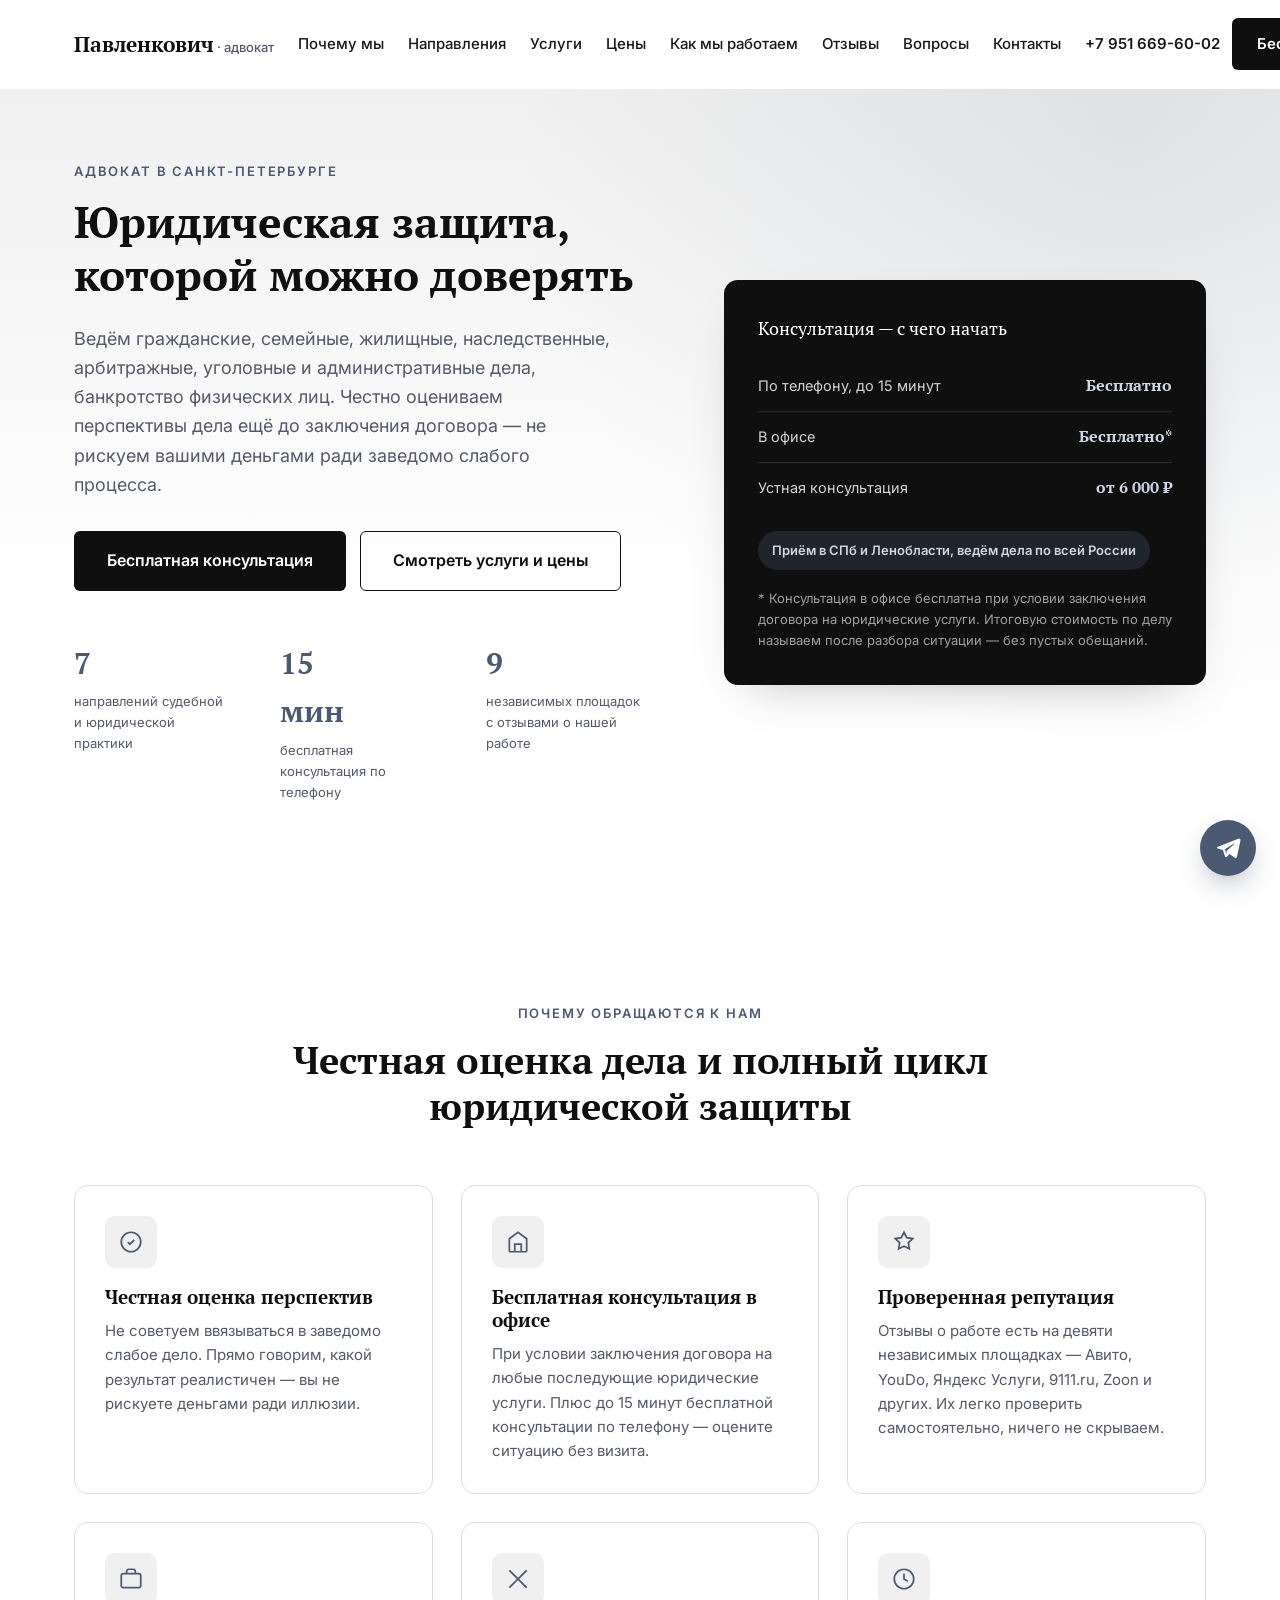
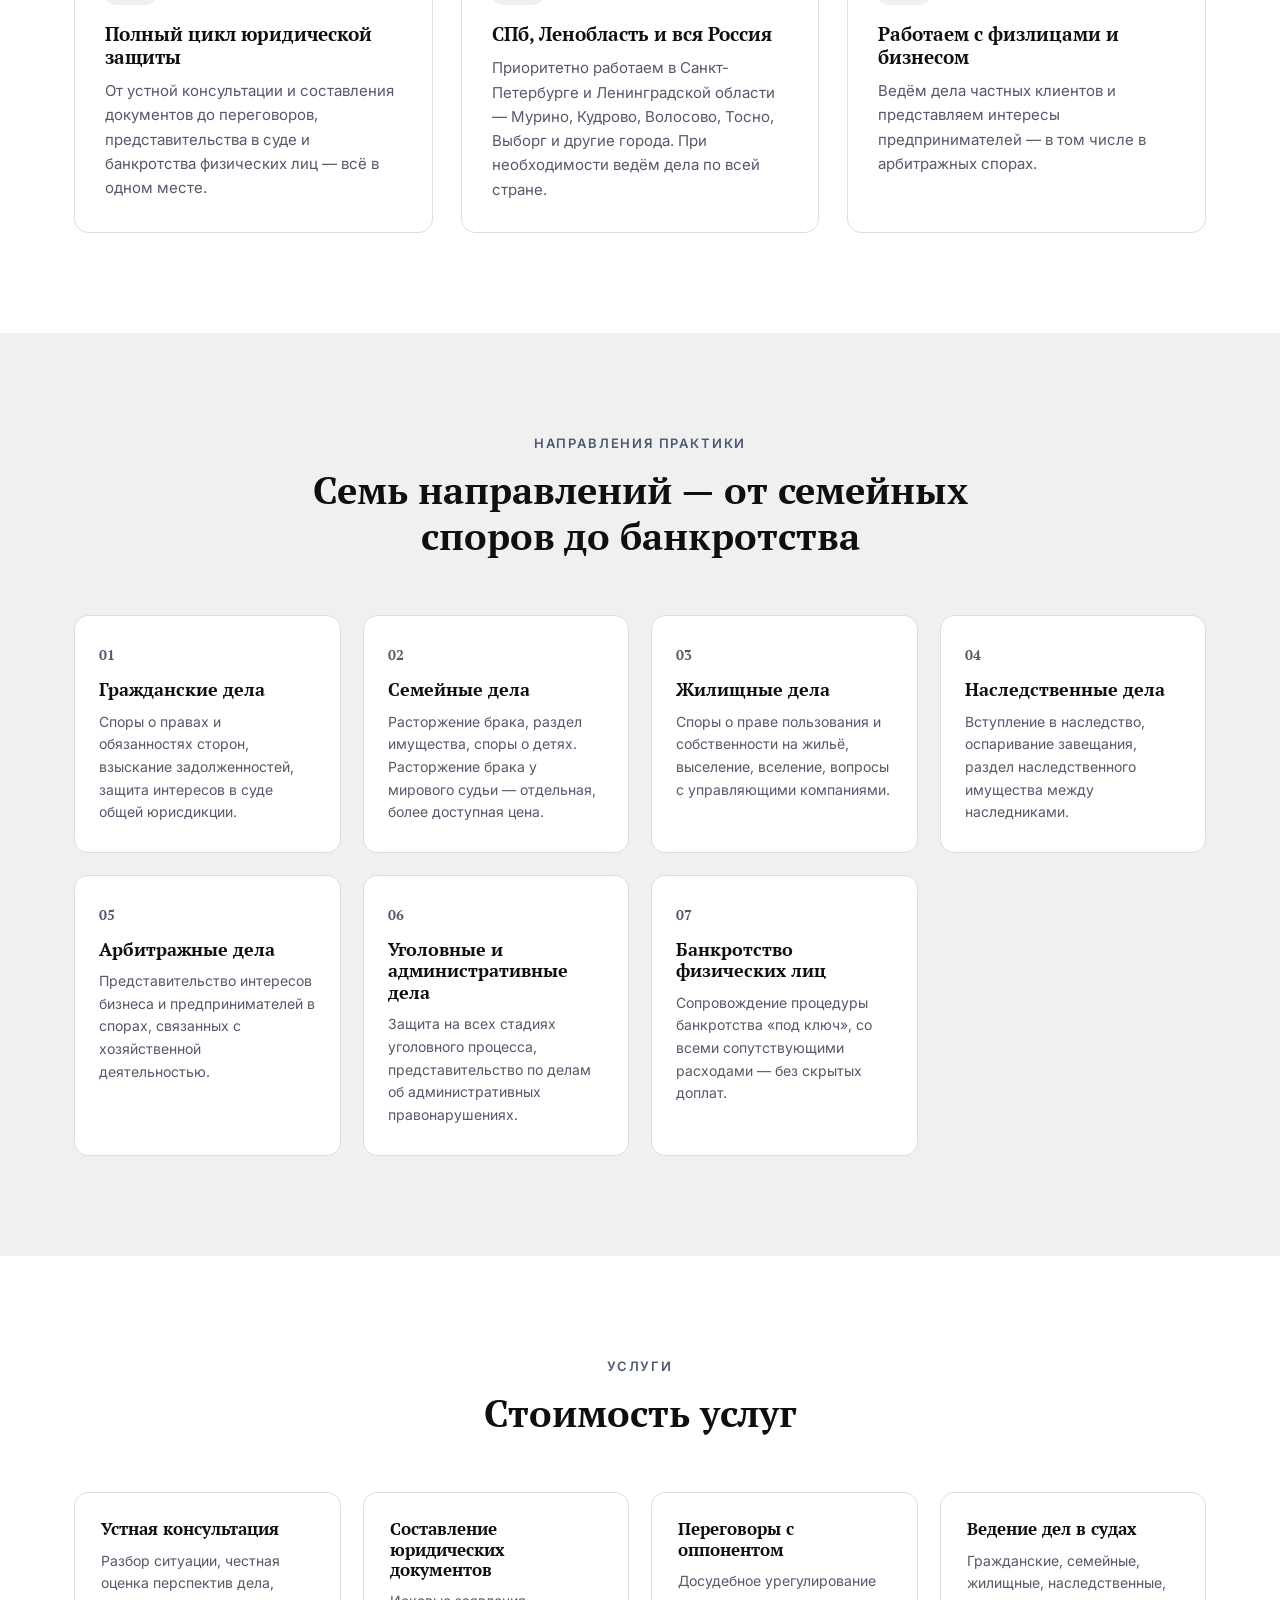
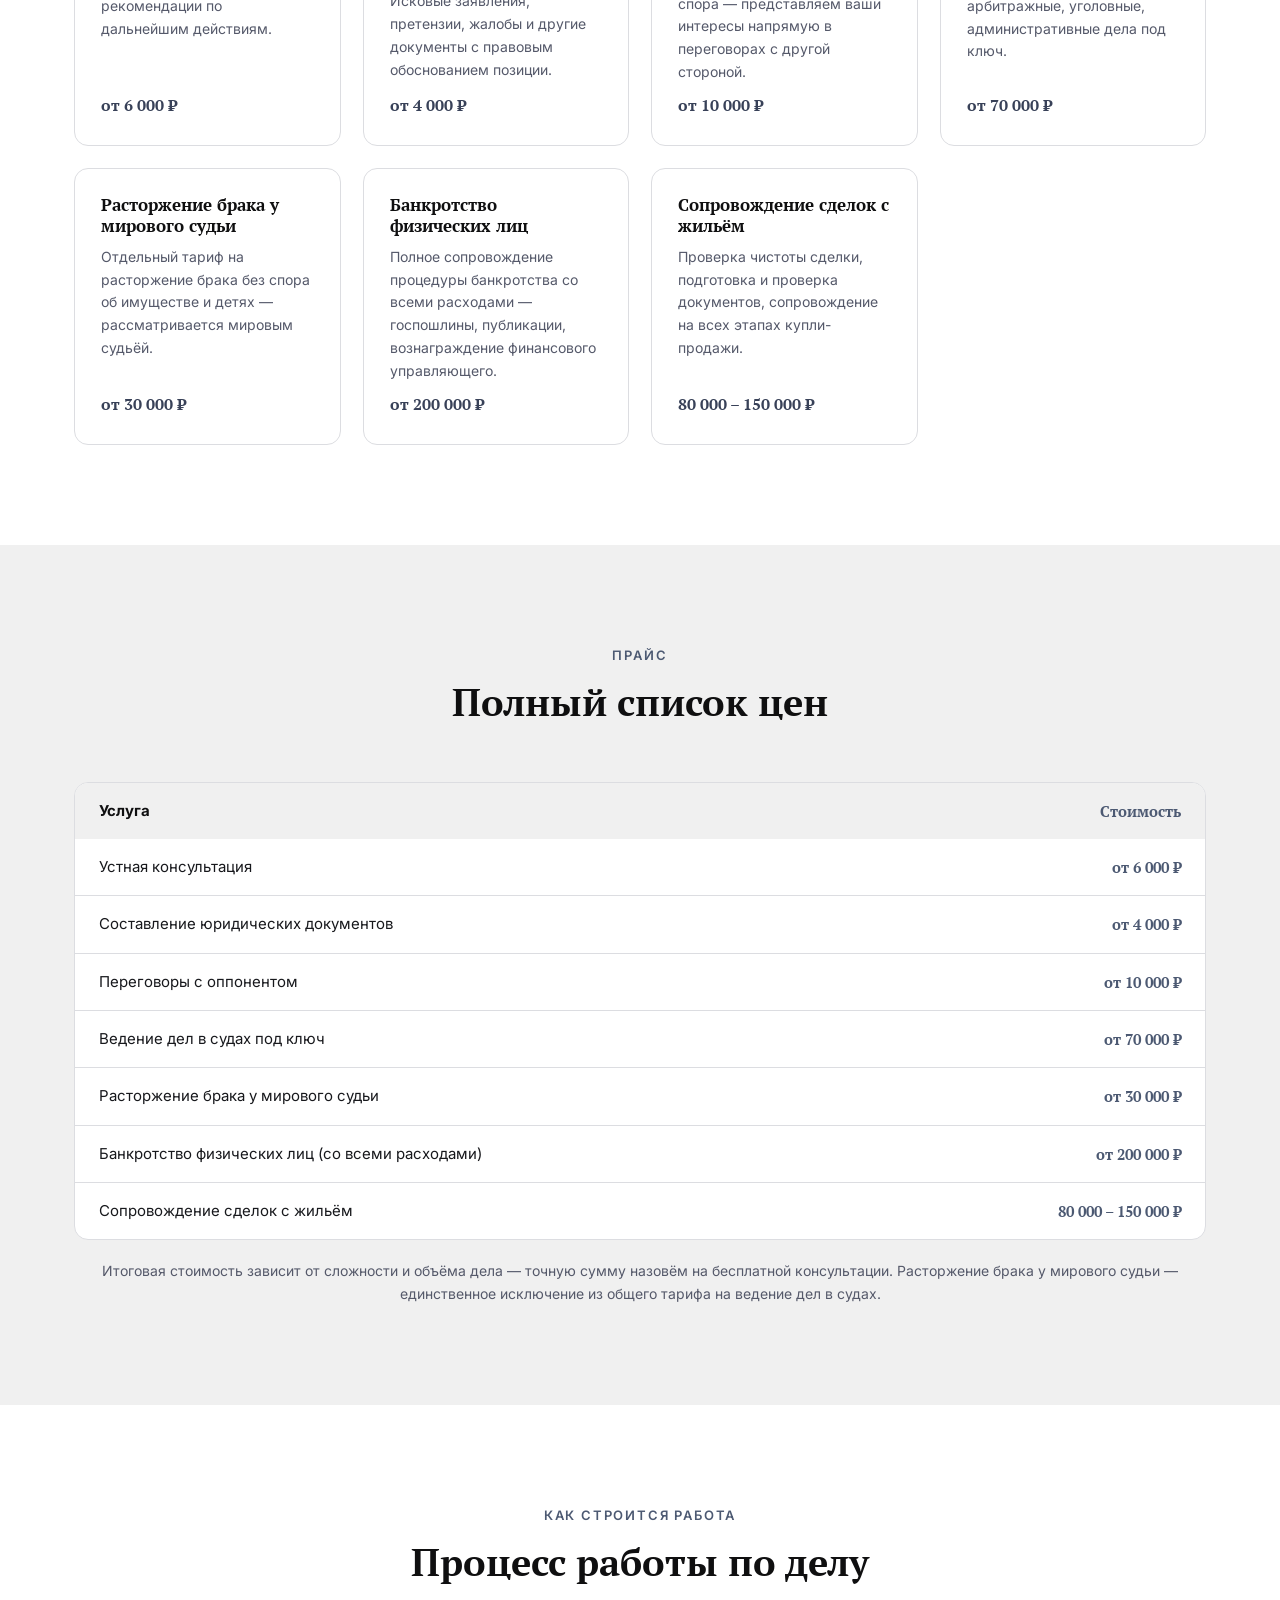
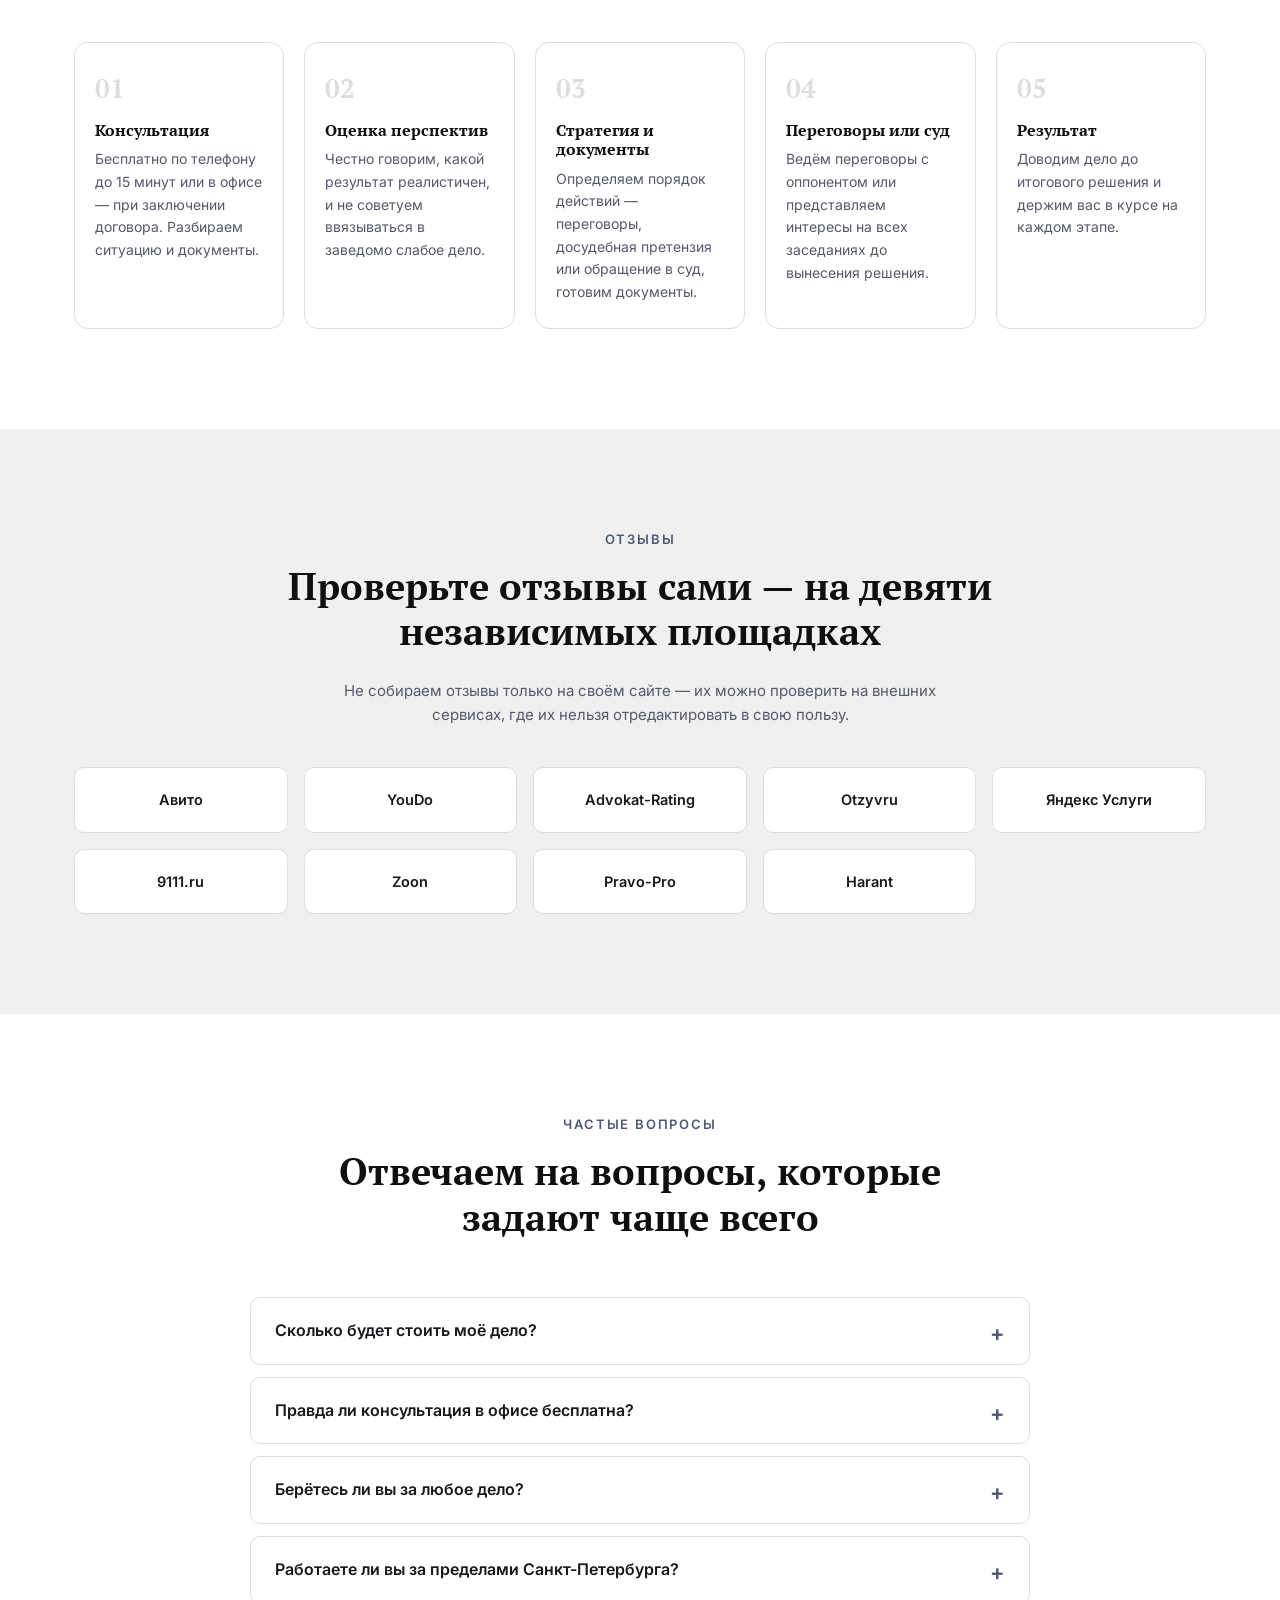
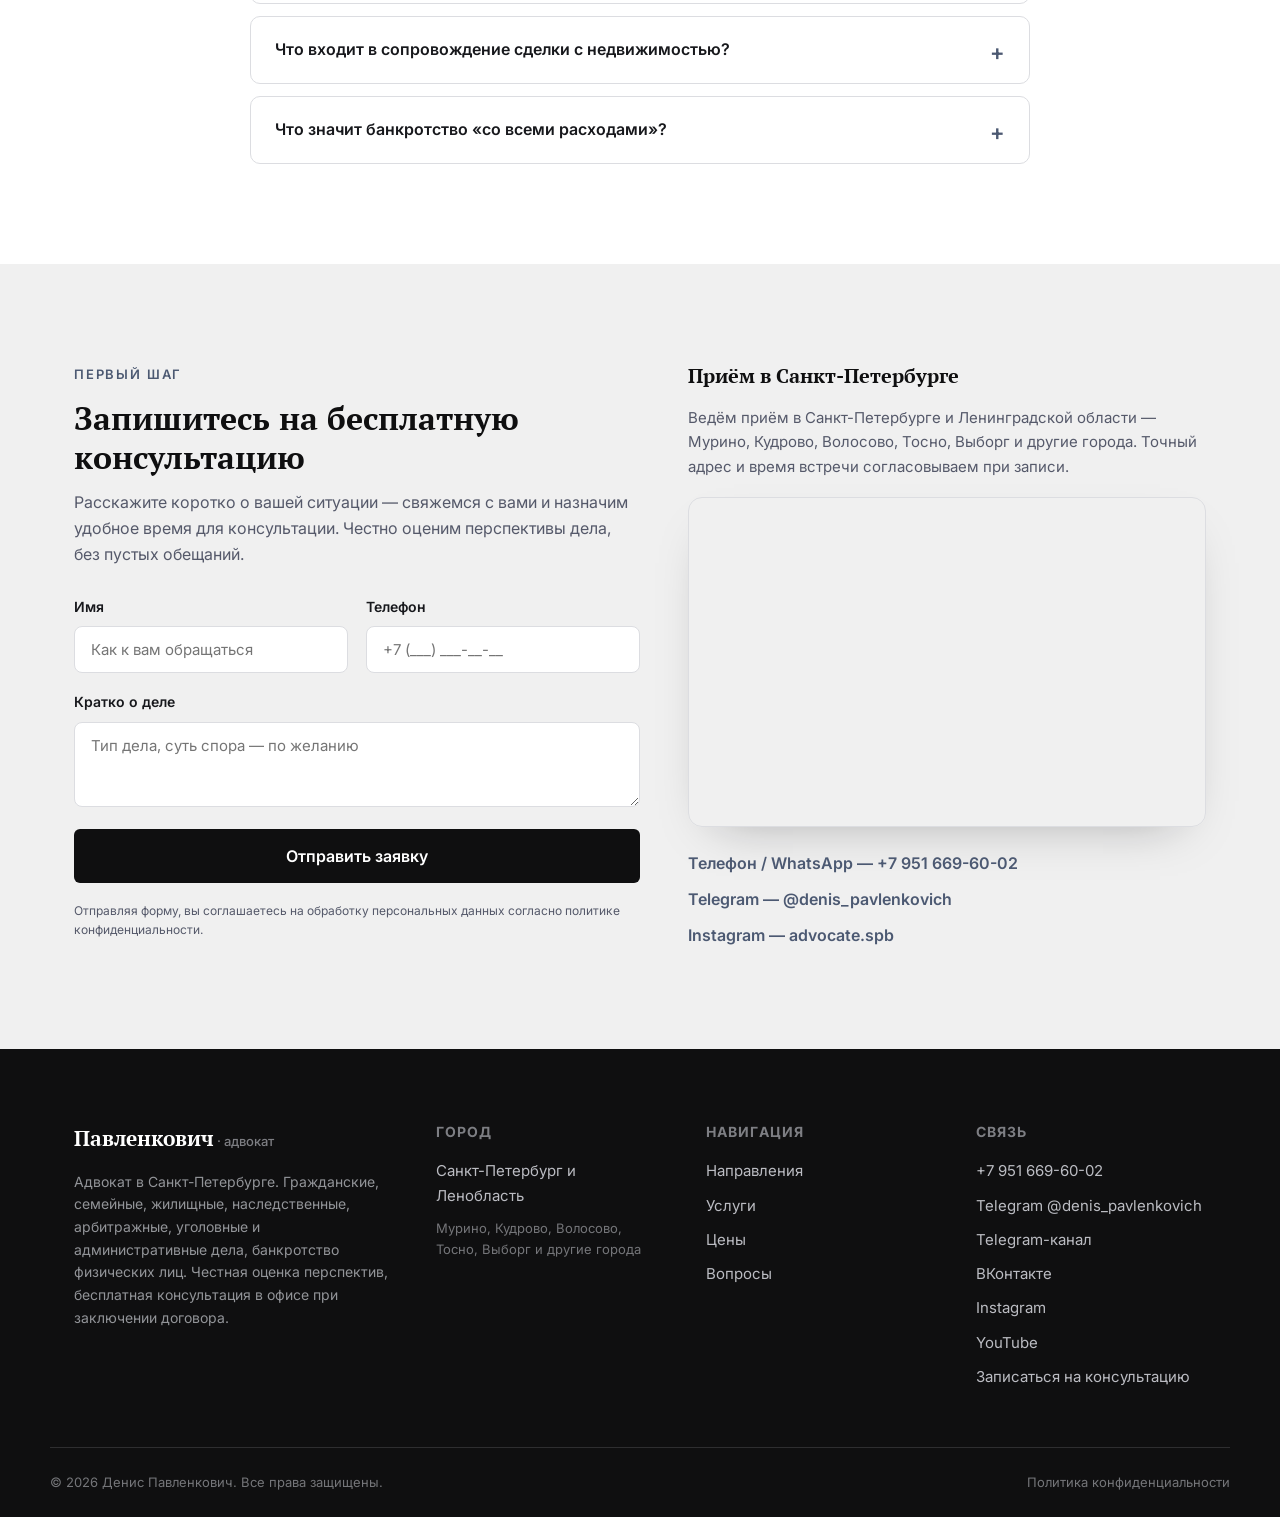
==== index.html @ 2e37f1d5 "init: landing for Денис Павленкович - адвокат" ====
<!DOCTYPE html>
<html lang="ru">
<head>
<meta charset="UTF-8">
<meta name="viewport" content="width=device-width, initial-scale=1.0">
<title>Денис Павленкович — адвокат в Санкт-Петербурге | Юридическая защита</title>
<meta name="description" content="Адвокат Денис Павленкович: консультации, документы, переговоры, суды и банкротство физлиц. Санкт-Петербург и Ленинградская область. Бесплатная консультация в офисе при заключении договора.">
<link rel="preconnect" href="https://fonts.googleapis.com">
<link rel="preconnect" href="https://fonts.gstatic.com" crossorigin>
<link href="https://fonts.googleapis.com/css2?family=PT+Serif:wght@400;700&family=Inter:wght@400;500;600;700&display=swap" rel="stylesheet">
<link rel="stylesheet" href="styles.css">
</head>
<body>

<header class="header" id="header">
  <div class="header__inner container">
    <a href="#top" class="logo">Павленкович<span class="logo__suffix"> · адвокат</span></a>
    <nav class="nav" id="nav">
      <a href="#advantages">Почему мы</a>
      <a href="#areas">Направления</a>
      <a href="#services">Услуги</a>
      <a href="#prices">Цены</a>
      <a href="#process">Как мы работаем</a>
      <a href="#reviews">Отзывы</a>
      <a href="#faq">Вопросы</a>
      <a href="#contacts">Контакты</a>
    </nav>
    <div class="header__actions">
      <a href="tel:+79516696002" class="header__phone">+7 951 669-60-02</a>
      <a href="#form" class="btn btn--primary">Бесплатная консультация</a>
      <button class="burger" id="burger" aria-label="Меню"><span></span><span></span><span></span></button>
    </div>
  </div>
</header>

<main id="top">

  <!-- 1. HERO -->
  <section class="hero">
    <div class="container hero__inner">
      <div class="hero__text reveal">
        <p class="eyebrow">Адвокат в Санкт-Петербурге</p>
        <h1>Юридическая защита, которой можно доверять</h1>
        <p class="hero__lead">Ведём гражданские, семейные, жилищные, наследственные, арбитражные, уголовные и административные дела, банкротство физических лиц. Честно оцениваем перспективы дела ещё до заключения договора — не рискуем вашими деньгами ради заведомо слабого процесса.</p>
        <div class="hero__cta">
          <a href="#form" class="btn btn--primary btn--lg">Бесплатная консультация</a>
          <a href="#services" class="btn btn--outline btn--lg">Смотреть услуги и цены</a>
        </div>
        <div class="hero__stats">
          <div class="stat"><span class="stat__num" data-target="7">0</span><span class="stat__suffix"></span><span class="stat__label">направлений судебной и юридической практики</span></div>
          <div class="stat"><span class="stat__num" data-target="15">0</span><span class="stat__suffix"> мин</span><span class="stat__label">бесплатная консультация по телефону</span></div>
          <div class="stat"><span class="stat__num" data-target="9">0</span><span class="stat__suffix"></span><span class="stat__label">независимых площадок с отзывами о нашей работе</span></div>
        </div>
      </div>
      <div class="hero__card reveal">
        <p class="hero__card-title">Консультация — с чего начать</p>
        <div class="hero__card-row">
          <span class="hero__card-label">По телефону, до 15 минут</span>
          <span class="hero__card-value">Бесплатно</span>
        </div>
        <div class="hero__card-row">
          <span class="hero__card-label">В офисе</span>
          <span class="hero__card-value">Бесплатно*</span>
        </div>
        <div class="hero__card-row">
          <span class="hero__card-label">Устная консультация</span>
          <span class="hero__card-value">от 6 000 ₽</span>
        </div>
        <span class="hero__card-badge">Приём в СПб и Ленобласти, ведём дела по всей России</span>
        <p class="hero__card-note">* Консультация в офисе бесплатна при условии заключения договора на юридические услуги. Итоговую стоимость по делу называем после разбора ситуации — без пустых обещаний.</p>
      </div>
    </div>
  </section>

  <!-- 2. ПРЕИМУЩЕСТВА -->
  <section class="section" id="advantages">
    <div class="container">
      <p class="eyebrow eyebrow--center">Почему обращаются к нам</p>
      <h2 class="section__title section__title--center">Честная оценка дела и полный цикл юридической защиты</h2>
      <div class="adv-grid">
        <div class="adv reveal">
          <div class="adv__icon">
            <svg width="26" height="26" viewBox="0 0 24 24" fill="none" stroke="currentColor" stroke-width="1.6"><circle cx="12" cy="12" r="9"/><path d="M9 12l2 2 4-4"/></svg>
          </div>
          <h3>Честная оценка перспектив</h3>
          <p>Не советуем ввязываться в заведомо слабое дело. Прямо говорим, какой результат реалистичен — вы не рискуете деньгами ради иллюзии.</p>
        </div>
        <div class="adv reveal">
          <div class="adv__icon">
            <svg width="26" height="26" viewBox="0 0 24 24" fill="none" stroke="currentColor" stroke-width="1.6"><path d="M4 21V9l8-6 8 6v12M4 21h16M9 21v-7h6v7"/></svg>
          </div>
          <h3>Бесплатная консультация в офисе</h3>
          <p>При условии заключения договора на любые последующие юридические услуги. Плюс до 15 минут бесплатной консультации по телефону — оцените ситуацию без визита.</p>
        </div>
        <div class="adv reveal">
          <div class="adv__icon">
            <svg width="26" height="26" viewBox="0 0 24 24" fill="none" stroke="currentColor" stroke-width="1.6"><path d="M12 3l2.5 5 5.5.8-4 3.9.9 5.5L12 15.8 7.1 18.2l.9-5.5-4-3.9L9.5 8z"/></svg>
          </div>
          <h3>Проверенная репутация</h3>
          <p>Отзывы о работе есть на девяти независимых площадках — Авито, YouDo, Яндекс Услуги, 9111.ru, Zoon и других. Их легко проверить самостоятельно, ничего не скрываем.</p>
        </div>
        <div class="adv reveal">
          <div class="adv__icon">
            <svg width="26" height="26" viewBox="0 0 24 24" fill="none" stroke="currentColor" stroke-width="1.6"><rect x="3" y="7" width="18" height="13" rx="2"/><path d="M8 7V5a2 2 0 012-2h4a2 2 0 012 2v2"/></svg>
          </div>
          <h3>Полный цикл юридической защиты</h3>
          <p>От устной консультации и составления документов до переговоров, представительства в суде и банкротства физических лиц — всё в одном месте.</p>
        </div>
        <div class="adv reveal">
          <div class="adv__icon">
            <svg width="26" height="26" viewBox="0 0 24 24" fill="none" stroke="currentColor" stroke-width="1.6"><path d="M4 4l16 16M4 20L20 4"/></svg>
          </div>
          <h3>СПб, Ленобласть и вся Россия</h3>
          <p>Приоритетно работаем в Санкт-Петербурге и Ленинградской области — Мурино, Кудрово, Волосово, Тосно, Выборг и другие города. При необходимости ведём дела по всей стране.</p>
        </div>
        <div class="adv reveal">
          <div class="adv__icon">
            <svg width="26" height="26" viewBox="0 0 24 24" fill="none" stroke="currentColor" stroke-width="1.6"><circle cx="12" cy="12" r="9"/><path d="M12 7v5l3.5 2"/></svg>
          </div>
          <h3>Работаем с физлицами и бизнесом</h3>
          <p>Ведём дела частных клиентов и представляем интересы предпринимателей — в том числе в арбитражных спорах.</p>
        </div>
      </div>
    </div>
  </section>

  <!-- 3. НАПРАВЛЕНИЯ ПРАКТИКИ -->
  <section class="section section--alt" id="areas">
    <div class="container">
      <p class="eyebrow eyebrow--center">Направления практики</p>
      <h2 class="section__title section__title--center">Семь направлений — от семейных споров до банкротства</h2>
      <div class="area-grid">
        <div class="area reveal">
          <p class="area__num">01</p>
          <h3>Гражданские дела</h3>
          <p>Споры о правах и обязанностях сторон, взыскание задолженностей, защита интересов в суде общей юрисдикции.</p>
        </div>
        <div class="area reveal">
          <p class="area__num">02</p>
          <h3>Семейные дела</h3>
          <p>Расторжение брака, раздел имущества, споры о детях. Расторжение брака у мирового судьи — отдельная, более доступная цена.</p>
        </div>
        <div class="area reveal">
          <p class="area__num">03</p>
          <h3>Жилищные дела</h3>
          <p>Споры о праве пользования и собственности на жильё, выселение, вселение, вопросы с управляющими компаниями.</p>
        </div>
        <div class="area reveal">
          <p class="area__num">04</p>
          <h3>Наследственные дела</h3>
          <p>Вступление в наследство, оспаривание завещания, раздел наследственного имущества между наследниками.</p>
        </div>
        <div class="area reveal">
          <p class="area__num">05</p>
          <h3>Арбитражные дела</h3>
          <p>Представительство интересов бизнеса и предпринимателей в спорах, связанных с хозяйственной деятельностью.</p>
        </div>
        <div class="area reveal">
          <p class="area__num">06</p>
          <h3>Уголовные и административные дела</h3>
          <p>Защита на всех стадиях уголовного процесса, представительство по делам об административных правонарушениях.</p>
        </div>
        <div class="area reveal">
          <p class="area__num">07</p>
          <h3>Банкротство физических лиц</h3>
          <p>Сопровождение процедуры банкротства «под ключ», со всеми сопутствующими расходами — без скрытых доплат.</p>
        </div>
      </div>
    </div>
  </section>

  <!-- 4. УСЛУГИ -->
  <section class="section" id="services">
    <div class="container">
      <p class="eyebrow eyebrow--center">Услуги</p>
      <h2 class="section__title section__title--center">Стоимость услуг</h2>
      <div class="srv-grid">
        <div class="srv reveal">
          <h3>Устная консультация</h3>
          <p>Разбор ситуации, честная оценка перспектив дела, рекомендации по дальнейшим действиям.</p>
          <span class="srv__price">от 6 000 ₽</span>
        </div>
        <div class="srv reveal">
          <h3>Составление юридических документов</h3>
          <p>Исковые заявления, претензии, жалобы и другие документы с правовым обоснованием позиции.</p>
          <span class="srv__price">от 4 000 ₽</span>
        </div>
        <div class="srv reveal">
          <h3>Переговоры с оппонентом</h3>
          <p>Досудебное урегулирование спора — представляем ваши интересы напрямую в переговорах с другой стороной.</p>
          <span class="srv__price">от 10 000 ₽</span>
        </div>
        <div class="srv reveal">
          <h3>Ведение дел в судах</h3>
          <p>Гражданские, семейные, жилищные, наследственные, арбитражные, уголовные, административные дела под ключ.</p>
          <span class="srv__price">от 70 000 ₽</span>
        </div>
        <div class="srv reveal">
          <h3>Расторжение брака у мирового судьи</h3>
          <p>Отдельный тариф на расторжение брака без спора об имуществе и детях — рассматривается мировым судьёй.</p>
          <span class="srv__price">от 30 000 ₽</span>
        </div>
        <div class="srv reveal">
          <h3>Банкротство физических лиц</h3>
          <p>Полное сопровождение процедуры банкротства со всеми расходами — госпошлины, публикации, вознаграждение финансового управляющего.</p>
          <span class="srv__price">от 200 000 ₽</span>
        </div>
        <div class="srv reveal">
          <h3>Сопровождение сделок с жильём</h3>
          <p>Проверка чистоты сделки, подготовка и проверка документов, сопровождение на всех этапах купли-продажи.</p>
          <span class="srv__price">80 000 – 150 000 ₽</span>
        </div>
      </div>
    </div>
  </section>

  <!-- 5. ПРАЙС-ТАБЛИЦА -->
  <section class="section section--alt" id="prices">
    <div class="container">
      <p class="eyebrow eyebrow--center">Прайс</p>
      <h2 class="section__title section__title--center">Полный список цен</h2>
      <div class="price-table">
        <table>
          <thead>
            <tr><th>Услуга</th><th>Стоимость</th></tr>
          </thead>
          <tbody>
            <tr><td>Устная консультация</td><td>от 6 000 ₽</td></tr>
            <tr><td>Составление юридических документов</td><td>от 4 000 ₽</td></tr>
            <tr><td>Переговоры с оппонентом</td><td>от 10 000 ₽</td></tr>
            <tr><td>Ведение дел в судах под ключ</td><td>от 70 000 ₽</td></tr>
            <tr><td>Расторжение брака у мирового судьи</td><td>от 30 000 ₽</td></tr>
            <tr><td>Банкротство физических лиц (со всеми расходами)</td><td>от 200 000 ₽</td></tr>
            <tr><td>Сопровождение сделок с жильём</td><td>80 000 – 150 000 ₽</td></tr>
          </tbody>
        </table>
      </div>
      <p class="price-note">Итоговая стоимость зависит от сложности и объёма дела — точную сумму назовём на бесплатной консультации. Расторжение брака у мирового судьи — единственное исключение из общего тарифа на ведение дел в судах.</p>
    </div>
  </section>

  <!-- 6. ПРОЦЕСС -->
  <section class="section" id="process">
    <div class="container">
      <p class="eyebrow eyebrow--center">Как строится работа</p>
      <h2 class="section__title section__title--center">Процесс работы по делу</h2>
      <div class="steps">
        <div class="step reveal">
          <span class="step__num">01</span>
          <h3>Консультация</h3>
          <p>Бесплатно по телефону до 15 минут или в офисе — при заключении договора. Разбираем ситуацию и документы.</p>
        </div>
        <div class="step reveal">
          <span class="step__num">02</span>
          <h3>Оценка перспектив</h3>
          <p>Честно говорим, какой результат реалистичен, и не советуем ввязываться в заведомо слабое дело.</p>
        </div>
        <div class="step reveal">
          <span class="step__num">03</span>
          <h3>Стратегия и документы</h3>
          <p>Определяем порядок действий — переговоры, досудебная претензия или обращение в суд, готовим документы.</p>
        </div>
        <div class="step reveal">
          <span class="step__num">04</span>
          <h3>Переговоры или суд</h3>
          <p>Ведём переговоры с оппонентом или представляем интересы на всех заседаниях до вынесения решения.</p>
        </div>
        <div class="step reveal">
          <span class="step__num">05</span>
          <h3>Результат</h3>
          <p>Доводим дело до итогового решения и держим вас в курсе на каждом этапе.</p>
        </div>
      </div>
    </div>
  </section>

  <!-- 7. ОТЗЫВЫ -->
  <section class="section section--alt" id="reviews">
    <div class="container">
      <p class="eyebrow eyebrow--center">Отзывы</p>
      <h2 class="section__title section__title--center">Проверьте отзывы сами — на девяти независимых площадках</h2>
      <p class="reviews-lead">Не собираем отзывы только на своём сайте — их можно проверить на внешних сервисах, где их нельзя отредактировать в свою пользу.</p>
      <div class="platform-grid">
        <a href="https://www.avito.ru/profile/rating?page_from=profile_menu" target="_blank" rel="noopener" class="platform reveal">Авито</a>
        <a href="https://youdo.com/u2461929" target="_blank" rel="noopener" class="platform reveal">YouDo</a>
        <a href="https://advokat-rating.com/otzyvy-ob-advokatakh/2295/" target="_blank" rel="noopener" class="platform reveal">Advokat-Rating</a>
        <a href="https://www.otzyvru.com/advokat-denis-pavlenkovich" target="_blank" rel="noopener" class="platform reveal">Otzyvru</a>
        <a href="https://uslugi.yandex.ru/profile/DenisValerevichP-691993" target="_blank" rel="noopener" class="platform reveal">Яндекс Услуги</a>
        <a href="https://www.9111.ru/advokat-4046149/reviews/" target="_blank" rel="noopener" class="platform reveal">9111.ru</a>
        <a href="https://zoon.ru/spb/law/advokatskij_kabinet_pavlenkovicha_dv/" target="_blank" rel="noopener" class="platform reveal">Zoon</a>
        <a href="https://pravo-pro.ru/catalog/247823/" target="_blank" rel="noopener" class="platform reveal">Pravo-Pro</a>
        <a href="https://harant.ru/lawyers/sankt-peterburg/pavlenkovich-denis-valerevich/#comment-4525" target="_blank" rel="noopener" class="platform reveal">Harant</a>
      </div>
    </div>
  </section>

  <!-- 8. FAQ -->
  <section class="section" id="faq">
    <div class="container">
      <p class="eyebrow eyebrow--center">Частые вопросы</p>
      <h2 class="section__title section__title--center">Отвечаем на вопросы, которые задают чаще всего</h2>
      <div class="faq">
        <details class="faq__item reveal">
          <summary>Сколько будет стоить моё дело?</summary>
          <p>Точная стоимость зависит от сложности, объёма документов и количества заседаний. Ориентировочные цены — в разделе «Цены» на этой странице. Финальную сумму назовём после бесплатной консультации.</p>
        </details>
        <details class="faq__item reveal">
          <summary>Правда ли консультация в офисе бесплатна?</summary>
          <p>Да, при условии заключения договора на любые последующие юридические услуги. Также до 15 минут бесплатной консультации доступны по телефону — без визита и без обязательств.</p>
        </details>
        <details class="faq__item reveal">
          <summary>Берётесь ли вы за любое дело?</summary>
          <p>Нет. Если перспективы дела слабые, скажем об этом честно на консультации — не советуем тратить деньги на заведомо проигрышный процесс. Стопроцентных гарантий по закону не даёт ни один адвокат.</p>
        </details>
        <details class="faq__item reveal">
          <summary>Работаете ли вы за пределами Санкт-Петербурга?</summary>
          <p>Да. Приоритетно работаем в Санкт-Петербурге и Ленинградской области — Мурино, Кудрово, Волосово, Тосно, Выборг и другие города. При необходимости ведём дела по всей России.</p>
        </details>
        <details class="faq__item reveal">
          <summary>Что входит в сопровождение сделки с недвижимостью?</summary>
          <p>Проверка чистоты сделки, подготовка и проверка договора, сопровождение на всех этапах — от аванса до регистрации права собственности. Стоимость — 80 000–150 000 ₽ в зависимости от сложности сделки.</p>
        </details>
        <details class="faq__item reveal">
          <summary>Что значит банкротство «со всеми расходами»?</summary>
          <p>В стоимость от 200 000 ₽ включены все обязательные платежи по процедуре — госпошлина, публикации в реестре и газете, вознаграждение финансового управляющего. Дополнительных скрытых доплат не будет.</p>
        </details>
      </div>
    </div>
  </section>

  <!-- 9. ФОРМА + КАРТА -->
  <section class="section section--alt" id="form">
    <div class="container form-section">
      <div class="form-col reveal">
        <p class="eyebrow">Первый шаг</p>
        <h2>Запишитесь на бесплатную консультацию</h2>
        <p class="form-lead">Расскажите коротко о вашей ситуации — свяжемся с вами и назначим удобное время для консультации. Честно оценим перспективы дела, без пустых обещаний.</p>
        <form id="leadForm" class="form">
          <input type="text" name="_gotcha" style="display:none" tabindex="-1" autocomplete="off">
          <div class="form__row">
            <label>Имя
              <input type="text" name="name" required placeholder="Как к вам обращаться">
            </label>
            <label>Телефон
              <input type="tel" name="phone" required placeholder="+7 (___) ___-__-__">
            </label>
          </div>
          <label>Кратко о деле
            <textarea name="comment" rows="3" placeholder="Тип дела, суть спора — по желанию"></textarea>
          </label>
          <button type="submit" class="btn btn--primary btn--lg form__submit">Отправить заявку</button>
          <p class="form__privacy">Отправляя форму, вы соглашаетесь на обработку персональных данных согласно <a href="privacy.html">политике конфиденциальности</a>.</p>
        </form>
      </div>
      <div class="map-col reveal">
        <h3>Приём в Санкт-Петербурге</h3>
        <p>Ведём приём в Санкт-Петербурге и Ленинградской области — Мурино, Кудрово, Волосово, Тосно, Выборг и другие города. Точный адрес и время встречи согласовываем при записи.</p>
        <div class="map-frame">
          <iframe title="Санкт-Петербург" src="https://yandex.ru/map-widget/v1/?ll=30.3141%2C59.9386&z=11&pt=30.3141,59.9386,pm2rdm" loading="lazy" allowfullscreen></iframe>
        </div>
        <div class="map-links">
          <a href="tel:+79516696002">Телефон / WhatsApp — +7 951 669-60-02</a>
          <a href="https://t.me/denis_pavlenkovich" target="_blank" rel="noopener">Telegram — @denis_pavlenkovich</a>
          <a href="https://www.instagram.com/advocate.spb/" target="_blank" rel="noopener">Instagram — advocate.spb</a>
        </div>
      </div>
    </div>
  </section>

</main>

<!-- 10. КОНТАКТЫ + FOOTER -->
<footer class="footer" id="contacts">
  <div class="container footer__inner">
    <div class="footer__brand">
      <a href="#top" class="logo logo--footer">Павленкович<span class="logo__suffix"> · адвокат</span></a>
      <p>Адвокат в Санкт-Петербурге. Гражданские, семейные, жилищные, наследственные, арбитражные, уголовные и административные дела, банкротство физических лиц. Честная оценка перспектив, бесплатная консультация в офисе при заключении договора.</p>
    </div>
    <div class="footer__col">
      <h4>Город</h4>
      <p>Санкт-Петербург и Ленобласть</p>
      <p class="footer__muted">Мурино, Кудрово, Волосово, Тосно, Выборг и другие города</p>
    </div>
    <div class="footer__col">
      <h4>Навигация</h4>
      <a href="#areas">Направления</a>
      <a href="#services">Услуги</a>
      <a href="#prices">Цены</a>
      <a href="#faq">Вопросы</a>
    </div>
    <div class="footer__col">
      <h4>Связь</h4>
      <a href="tel:+79516696002">+7 951 669-60-02</a>
      <a href="https://t.me/denis_pavlenkovich" target="_blank" rel="noopener">Telegram @denis_pavlenkovich</a>
      <a href="https://t.me/pavlenkovich_partners" target="_blank" rel="noopener">Telegram-канал</a>
      <a href="https://vk.com/pavlenkovich.partners" target="_blank" rel="noopener">ВКонтакте</a>
      <a href="https://www.instagram.com/advocate.spb/" target="_blank" rel="noopener">Instagram</a>
      <a href="https://youtube.com/@pavlenkovich.partners" target="_blank" rel="noopener">YouTube</a>
      <a href="#form">Записаться на консультацию</a>
    </div>
  </div>
  <div class="container footer__bottom">
    <p>© <span id="year"></span> Денис Павленкович. Все права защищены.</p>
    <a href="privacy.html">Политика конфиденциальности</a>
  </div>
</footer>

<a href="https://t.me/denis_pavlenkovich" target="_blank" rel="noopener" class="fab" aria-label="Написать в Telegram">
  <svg width="26" height="26" viewBox="0 0 24 24" fill="currentColor"><path d="M21.5 3.5L2.7 10.9c-1.2.5-1.2 1.2-.2 1.5l4.8 1.5 1.9 5.7c.2.6.4.8.9.8.5 0 .7-.2 1-.5l2.4-2.3 4.9 3.6c.9.5 1.6.2 1.8-.8l3.3-15.4c.3-1.2-.5-1.8-1-1.5zM8.5 13.6l9-5.7c.4-.3.8-.1.5.2l-7.3 6.6-.3 3.1-1-3.9z"/></svg>
</a>

<script src="script.js"></script>
</body>
</html>
---- styles.css ----
:root {
  --black: #0f0f10;
  --ink: #17181c;
  --ink-soft: #55596a;
  --white: #ffffff;
  --paper: #f0f0f0;
  --paper-2: #e7e8ea;
  --line: #dcdde1;
  --slate: #4c5972;
  --slate-dark: #384158;
  --radius: 14px;
  --shadow: 0 20px 50px -28px rgba(15, 15, 16, 0.35);
  --font-head: 'PT Serif', serif;
  --font-body: 'Inter', sans-serif;
}

* { box-sizing: border-box; margin: 0; padding: 0; }

html { scroll-behavior: smooth; }

body {
  font-family: var(--font-body);
  color: var(--ink);
  background: var(--white);
  line-height: 1.62;
  -webkit-font-smoothing: antialiased;
}

img { max-width: 100%; display: block; }

.container {
  max-width: 1180px;
  margin: 0 auto;
  padding: 0 24px;
}

h1, h2, h3 {
  font-family: var(--font-head);
  color: var(--black);
  font-weight: 700;
  line-height: 1.2;
}

a { color: inherit; text-decoration: none; }

.eyebrow {
  font-size: 13px;
  font-weight: 600;
  letter-spacing: 0.14em;
  text-transform: uppercase;
  color: var(--slate);
  margin-bottom: 14px;
}
.eyebrow--center { text-align: center; }

.section { padding: 100px 0; }
.section--alt { background: var(--paper); }

.section__title {
  font-size: 38px;
  max-width: 720px;
  margin-bottom: 56px;
}
.section__title--center { margin-left: auto; margin-right: auto; text-align: center; }

/* Buttons */
.btn {
  display: inline-flex;
  align-items: center;
  justify-content: center;
  gap: 8px;
  padding: 13px 24px;
  border-radius: 6px;
  font-weight: 600;
  font-size: 15px;
  border: 1.5px solid transparent;
  cursor: pointer;
  transition: all 0.2s ease;
  white-space: nowrap;
  font-family: var(--font-body);
}
.btn--primary { background: var(--black); color: var(--white); }
.btn--primary:hover { background: var(--slate-dark); }
.btn--outline { border-color: var(--black); color: var(--black); }
.btn--outline:hover { background: var(--black); color: var(--white); }
.btn--ghost { color: var(--ink); border-color: var(--line); }
.btn--ghost:hover { border-color: var(--slate); color: var(--slate); }
.btn--lg { padding: 16px 32px; font-size: 16px; }

/* Header */
.header {
  position: sticky;
  top: 0;
  z-index: 100;
  background: rgba(255, 255, 255, 0.92);
  backdrop-filter: blur(10px);
  border-bottom: 1px solid transparent;
  transition: border-color 0.2s ease, box-shadow 0.2s ease;
}
.header.scrolled { border-color: var(--line); box-shadow: 0 8px 24px -20px rgba(0,0,0,0.35); }
.header__inner {
  display: flex;
  align-items: center;
  justify-content: space-between;
  gap: 24px;
  min-width: 0;
  padding: 18px 24px;
}
.logo {
  flex-shrink: 0;
  font-family: var(--font-head);
  font-size: 21px;
  font-weight: 700;
  color: var(--black);
}
.logo__suffix { font-family: var(--font-body); font-size: 13px; font-weight: 500; color: var(--ink-soft); }
.nav { display: flex; align-items: center; gap: 24px; }
.nav a { white-space: nowrap; font-size: 15px; font-weight: 500; color: var(--ink); transition: color 0.15s; }
.nav a:hover { color: var(--slate); }
.header__actions { display: flex; align-items: center; gap: 12px; flex-shrink: 0; }
.header__phone { white-space: nowrap; font-weight: 600; font-size: 15px; }
.burger { display: none; flex-direction: column; justify-content: center; gap: 5px; width: 36px; height: 36px; background: none; border: none; cursor: pointer; }
.burger span { display: block; width: 22px; height: 2px; background: var(--ink); transition: 0.2s; }
.burger.is-open span:nth-child(1) { transform: translateY(7px) rotate(45deg); }
.burger.is-open span:nth-child(2) { opacity: 0; }
.burger.is-open span:nth-child(3) { transform: translateY(-7px) rotate(-45deg); }

/* Hero */
.hero {
  padding: 72px 0 100px;
  position: relative;
  background:
    radial-gradient(circle at 88% 6%, rgba(76,89,114,0.10), transparent 45%),
    linear-gradient(180deg, var(--paper) 0%, var(--white) 62%);
}
.hero__inner { display: grid; grid-template-columns: 1.1fr 0.9fr; gap: 60px; align-items: center; position: relative; z-index: 1; }
.hero__text h1 { font-size: 44px; margin-bottom: 22px; }
.hero__lead { font-size: 18px; color: var(--ink-soft); margin-bottom: 32px; max-width: 540px; }
.hero__cta { display: flex; gap: 14px; flex-wrap: wrap; margin-bottom: 48px; }
.hero__stats { display: grid; grid-template-columns: repeat(3, auto); gap: 28px; }
.stat { display: flex; flex-direction: column; }
.stat__num { font-family: var(--font-head); font-size: 30px; font-weight: 700; color: var(--slate); display: inline-block; }
.stat__suffix { font-family: var(--font-head); font-size: 30px; font-weight: 700; color: var(--slate); }
.stat__label { font-size: 13px; color: var(--ink-soft); margin-top: 4px; max-width: 160px; }

.hero__card {
  background: var(--black);
  color: var(--white);
  border-radius: var(--radius);
  padding: 34px;
  box-shadow: var(--shadow);
}
.hero__card-title { font-family: var(--font-head); font-size: 18px; margin-bottom: 18px; color: var(--white); }
.hero__card-row { display: flex; justify-content: space-between; align-items: baseline; gap: 16px; padding: 12px 0; border-bottom: 1px solid rgba(255,255,255,0.12); }
.hero__card-row:last-of-type { border-bottom: none; }
.hero__card-label { font-size: 14.5px; color: rgba(255,255,255,0.82); }
.hero__card-value { font-family: var(--font-head); font-weight: 700; color: #cfd6e4; white-space: nowrap; }
.hero__card-badge {
  display: inline-block;
  margin-top: 18px;
  padding: 9px 14px;
  border-radius: 999px;
  background: rgba(76,89,114,0.28);
  color: #cfd6e4;
  font-size: 13px;
  font-weight: 600;
}
.hero__card-note { margin-top: 18px; font-size: 13px; color: rgba(255,255,255,0.6); }

/* Advantages */
.adv-grid { display: grid; grid-template-columns: repeat(3, 1fr); gap: 28px; }
.adv { background: var(--white); border: 1px solid var(--line); border-radius: var(--radius); padding: 30px; }
.adv__icon { width: 52px; height: 52px; border-radius: 10px; background: var(--paper); color: var(--slate); display: flex; align-items: center; justify-content: center; margin-bottom: 18px; }
.adv h3 { font-size: 19px; margin-bottom: 10px; }
.adv p { color: var(--ink-soft); font-size: 15px; }

/* Practice areas */
.area-grid { display: grid; grid-template-columns: repeat(4, 1fr); gap: 22px; }
.area { background: var(--white); border: 1px solid var(--line); border-radius: var(--radius); padding: 28px 24px; }
.area__num { font-family: var(--font-head); font-size: 15px; font-weight: 700; color: var(--slate); margin-bottom: 12px; }
.area h3 { font-size: 18px; margin-bottom: 10px; }
.area p { color: var(--ink-soft); font-size: 14px; }

/* Services */
.srv-grid { display: grid; grid-template-columns: repeat(4, 1fr); gap: 22px; }
.srv { background: var(--white); border: 1px solid var(--line); border-radius: var(--radius); padding: 26px; display: flex; flex-direction: column; gap: 10px; }
.srv h3 { font-size: 17px; }
.srv p { color: var(--ink-soft); font-size: 14px; flex-grow: 1; }
.srv__price { font-family: var(--font-head); font-weight: 700; color: var(--slate-dark); font-size: 16px; }

/* Price table */
.price-table { overflow-x: auto; border: 1px solid var(--line); border-radius: var(--radius); background: var(--white); }
.price-table table { width: 100%; border-collapse: collapse; min-width: 480px; }
.price-table th, .price-table td { text-align: left; padding: 16px 24px; font-size: 15px; }
.price-table th { background: var(--paper); font-weight: 700; color: var(--black); }
.price-table td:last-child, .price-table th:last-child { text-align: right; font-family: var(--font-head); font-weight: 700; color: var(--slate); white-space: nowrap; }
.price-table tbody tr + tr { border-top: 1px solid var(--line); }
.price-note { margin-top: 20px; color: var(--ink-soft); font-size: 14px; text-align: center; }

/* Steps */
.steps { display: grid; grid-template-columns: repeat(5, 1fr); gap: 20px; }
.step { background: var(--white); border: 1px solid var(--line); border-radius: var(--radius); padding: 24px 20px; }
.step__num { font-family: var(--font-head); font-size: 26px; font-weight: 700; color: var(--line); }
.step h3 { font-size: 16px; margin: 12px 0 8px; }
.step p { font-size: 14px; color: var(--ink-soft); }

/* Reviews (platform links) */
.reviews-lead { text-align: center; color: var(--ink-soft); font-size: 15px; max-width: 640px; margin: -32px auto 40px; }
.platform-grid { display: grid; grid-template-columns: repeat(5, 1fr); gap: 16px; }
.platform {
  display: flex;
  align-items: center;
  justify-content: center;
  text-align: center;
  background: var(--white);
  border: 1px solid var(--line);
  border-radius: 10px;
  padding: 20px 14px;
  font-weight: 600;
  font-size: 14.5px;
  color: var(--ink);
  transition: all 0.2s ease;
}
.platform:hover { border-color: var(--slate); color: var(--slate); transform: translateY(-2px); }

/* FAQ */
.faq { max-width: 780px; margin: 0 auto; display: flex; flex-direction: column; gap: 12px; }
.faq__item { background: var(--white); border: 1px solid var(--line); border-radius: 10px; padding: 20px 24px; }
.faq__item summary { cursor: pointer; font-weight: 600; font-size: 16px; list-style: none; position: relative; padding-right: 28px; }
.faq__item summary::-webkit-details-marker { display: none; }
.faq__item summary::after { content: '+'; position: absolute; right: 0; top: -2px; font-size: 22px; color: var(--slate); }
.faq__item[open] summary::after { content: '\2013'; }
.faq__item p { margin-top: 14px; color: var(--ink-soft); font-size: 15px; }

/* Form + map */
.form-section { display: grid; grid-template-columns: 1fr 1fr; gap: 48px; align-items: stretch; }
.form-col h2 { font-size: 32px; margin-bottom: 14px; }
.form-lead { color: var(--ink-soft); margin-bottom: 28px; }
.form { display: flex; flex-direction: column; gap: 18px; }
.form__row { display: grid; grid-template-columns: 1fr 1fr; gap: 18px; }
.form label { display: flex; flex-direction: column; gap: 8px; font-size: 14px; font-weight: 600; }
.form input, .form textarea {
  font-family: var(--font-body);
  font-size: 15px;
  padding: 13px 16px;
  border: 1.5px solid var(--line);
  border-radius: 8px;
  background: var(--white);
  color: var(--ink);
  resize: vertical;
}
.form input:focus, .form textarea:focus { outline: none; border-color: var(--slate); }
.form__submit { margin-top: 4px; }
.form__privacy { font-size: 12px; color: var(--ink-soft); }
.map-col { display: flex; flex-direction: column; gap: 18px; }
.map-col h3 { font-size: 20px; }
.map-col p { color: var(--ink-soft); font-size: 15px; }
.map-frame { border-radius: var(--radius); overflow: hidden; border: 1px solid var(--line); box-shadow: var(--shadow); flex-grow: 1; min-height: 320px; }
.map-frame iframe { width: 100%; height: 100%; min-height: 320px; border: 0; }
.map-links { display: flex; flex-direction: column; gap: 10px; margin-top: 6px; }
.map-links a { font-weight: 600; color: var(--slate); }
.map-links a:hover { color: var(--slate-dark); }

/* Footer */
.footer { background: var(--black); color: #d9dbe2; padding: 72px 0 0; }
.footer__inner { display: grid; grid-template-columns: 1.4fr 1fr 1fr 1fr; gap: 40px; padding-bottom: 48px; border-bottom: 1px solid rgba(217,219,226,0.15); }
.footer__brand p { margin-top: 16px; color: rgba(217,219,226,0.65); font-size: 14px; max-width: 320px; }
.logo--footer { color: #fff; }
.logo--footer .logo__suffix { color: rgba(217,219,226,0.55); }
.footer__col h4 { font-size: 14px; text-transform: uppercase; letter-spacing: 0.08em; margin-bottom: 16px; color: rgba(217,219,226,0.55); }
.footer__col a, .footer__col p { display: block; margin-bottom: 10px; color: rgba(217,219,226,0.85); font-size: 15px; }
.footer__col a:hover { color: #fff; }
.footer__muted { color: rgba(217,219,226,0.5) !important; font-size: 13px !important; }
.footer__bottom { display: flex; justify-content: space-between; align-items: center; padding: 24px 0; font-size: 13px; color: rgba(217,219,226,0.5); flex-wrap: wrap; gap: 12px; }

/* FAB */
.fab {
  position: fixed;
  right: 24px;
  bottom: 24px;
  width: 56px;
  height: 56px;
  border-radius: 50%;
  background: var(--slate);
  color: #fff;
  display: flex;
  align-items: center;
  justify-content: center;
  box-shadow: 0 12px 30px -10px rgba(76,89,114,0.6);
  z-index: 90;
  transition: transform 0.2s ease;
}
.fab:hover { transform: translateY(-3px); background: var(--slate-dark); }

/* Reveal animation */
.reveal { opacity: 0; transform: translateY(24px); transition: opacity 0.6s ease, transform 0.6s ease; }
.reveal.is-visible { opacity: 1; transform: translateY(0); }

/* ===== BREAKPOINTS ===== */
@media (max-width: 1180px) {
  .nav { gap: 16px; }
  .nav a { font-size: 14px; }
}

@media (max-width: 1100px) {
  .nav { display: none; }
  .burger { display: flex; }
  .nav.is-open {
    display: flex;
    flex-direction: column;
    position: absolute;
    top: 100%;
    left: 0;
    right: 0;
    background: var(--white);
    border-bottom: 1px solid var(--line);
    padding: 16px 24px 24px;
    gap: 4px;
  }
  .nav.is-open a { padding: 10px 0; }
  .adv-grid, .srv-grid { grid-template-columns: repeat(2, 1fr); }
  .area-grid { grid-template-columns: repeat(2, 1fr); }
  .steps { grid-template-columns: repeat(3, 1fr); }
  .platform-grid { grid-template-columns: repeat(3, 1fr); }
}

@media (max-width: 900px) {
  .header__phone { display: none; }
  .hero__inner { grid-template-columns: 1fr; }
  .hero__text h1 { font-size: 32px; }
  .hero__stats { grid-template-columns: repeat(3, auto); row-gap: 22px; }
  .adv-grid, .srv-grid { grid-template-columns: repeat(2, 1fr); }
  .area-grid { grid-template-columns: repeat(2, 1fr); }
  .steps { grid-template-columns: repeat(2, 1fr); }
  .platform-grid { grid-template-columns: repeat(3, 1fr); }
  .form-section { grid-template-columns: 1fr; }
  .footer__inner { grid-template-columns: 1fr 1fr; }
  .section { padding: 72px 0; }
  .section__title { font-size: 26px; }
}

@media (max-width: 560px) {
  .header__phone { display: none; }
  .adv-grid, .srv-grid, .steps, .area-grid { grid-template-columns: 1fr; }
  .platform-grid { grid-template-columns: repeat(2, 1fr); }
  .form__row { grid-template-columns: 1fr; }
  .hero__stats { grid-template-columns: repeat(2, auto); }
  .footer__inner { grid-template-columns: 1fr; }
}

@media (max-width: 380px) {
  .logo__suffix { display: none; }
  .hero__text h1 { font-size: 26px; }
}
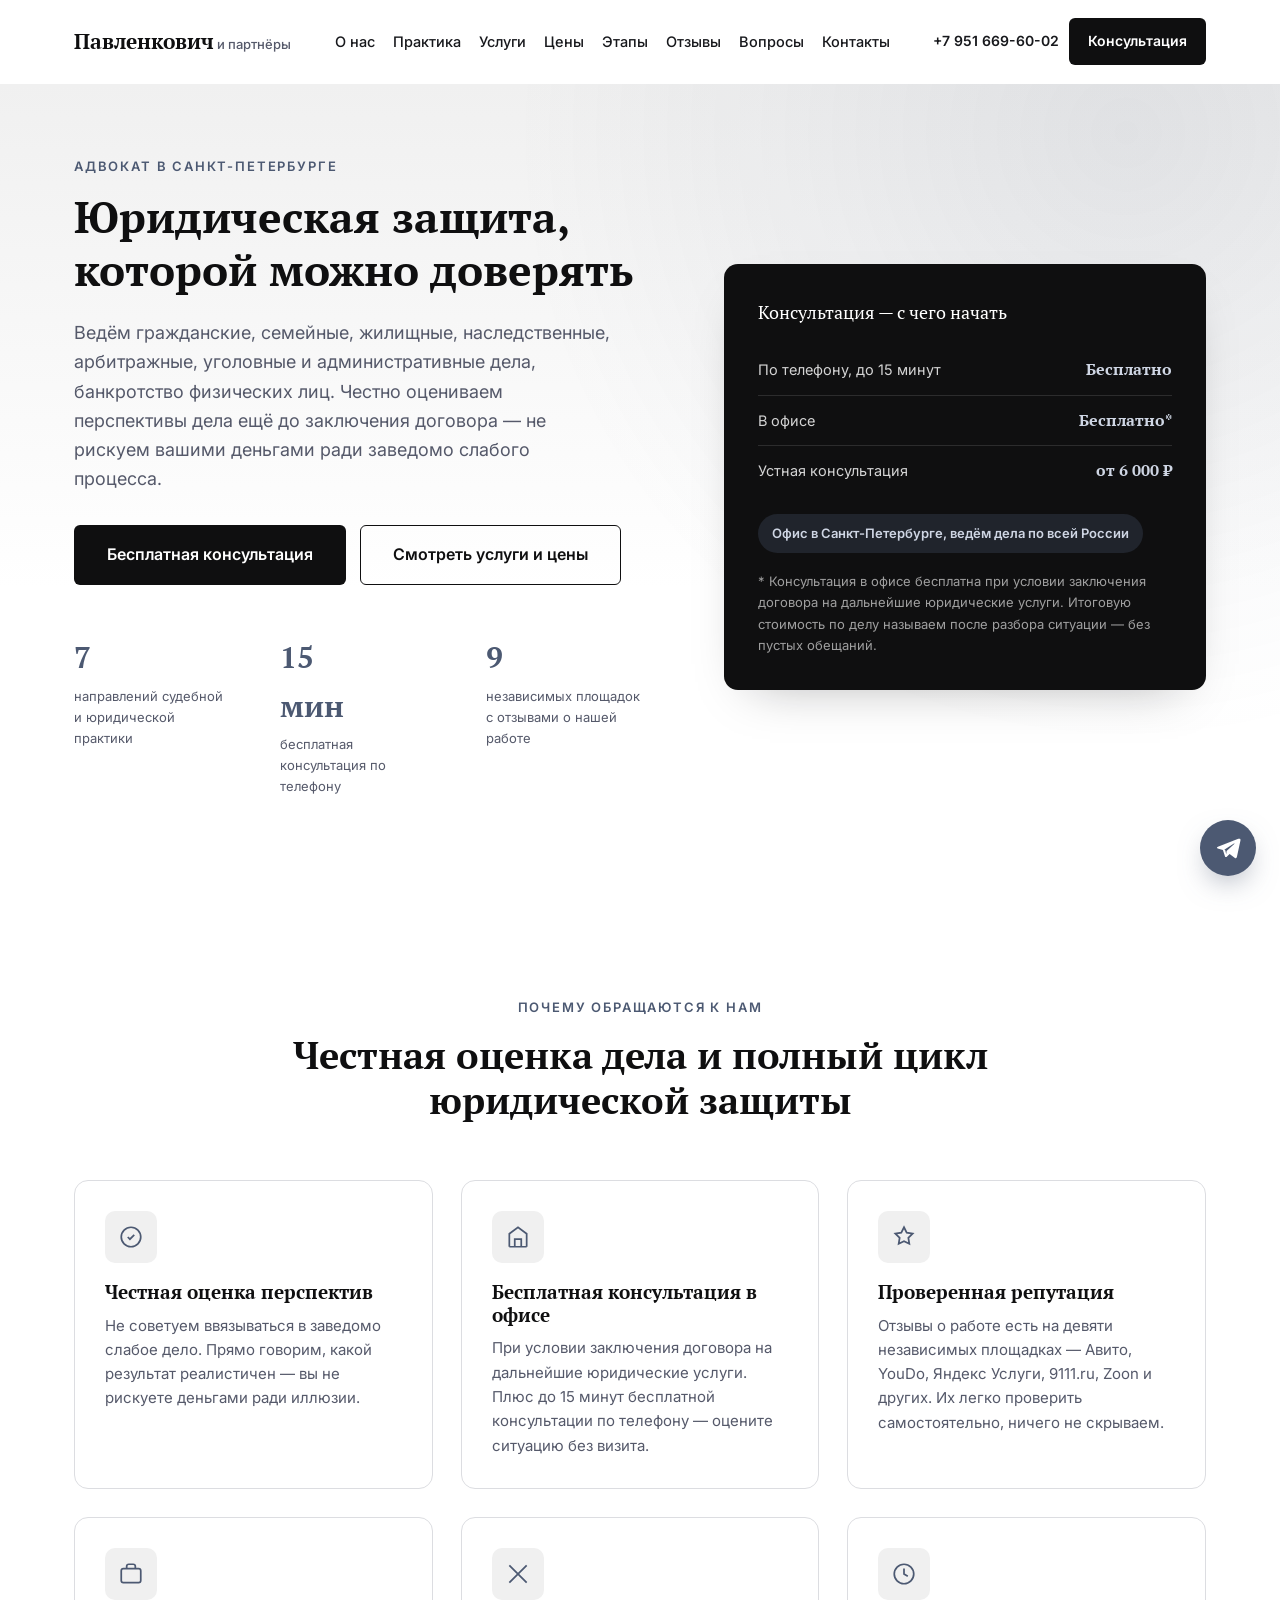
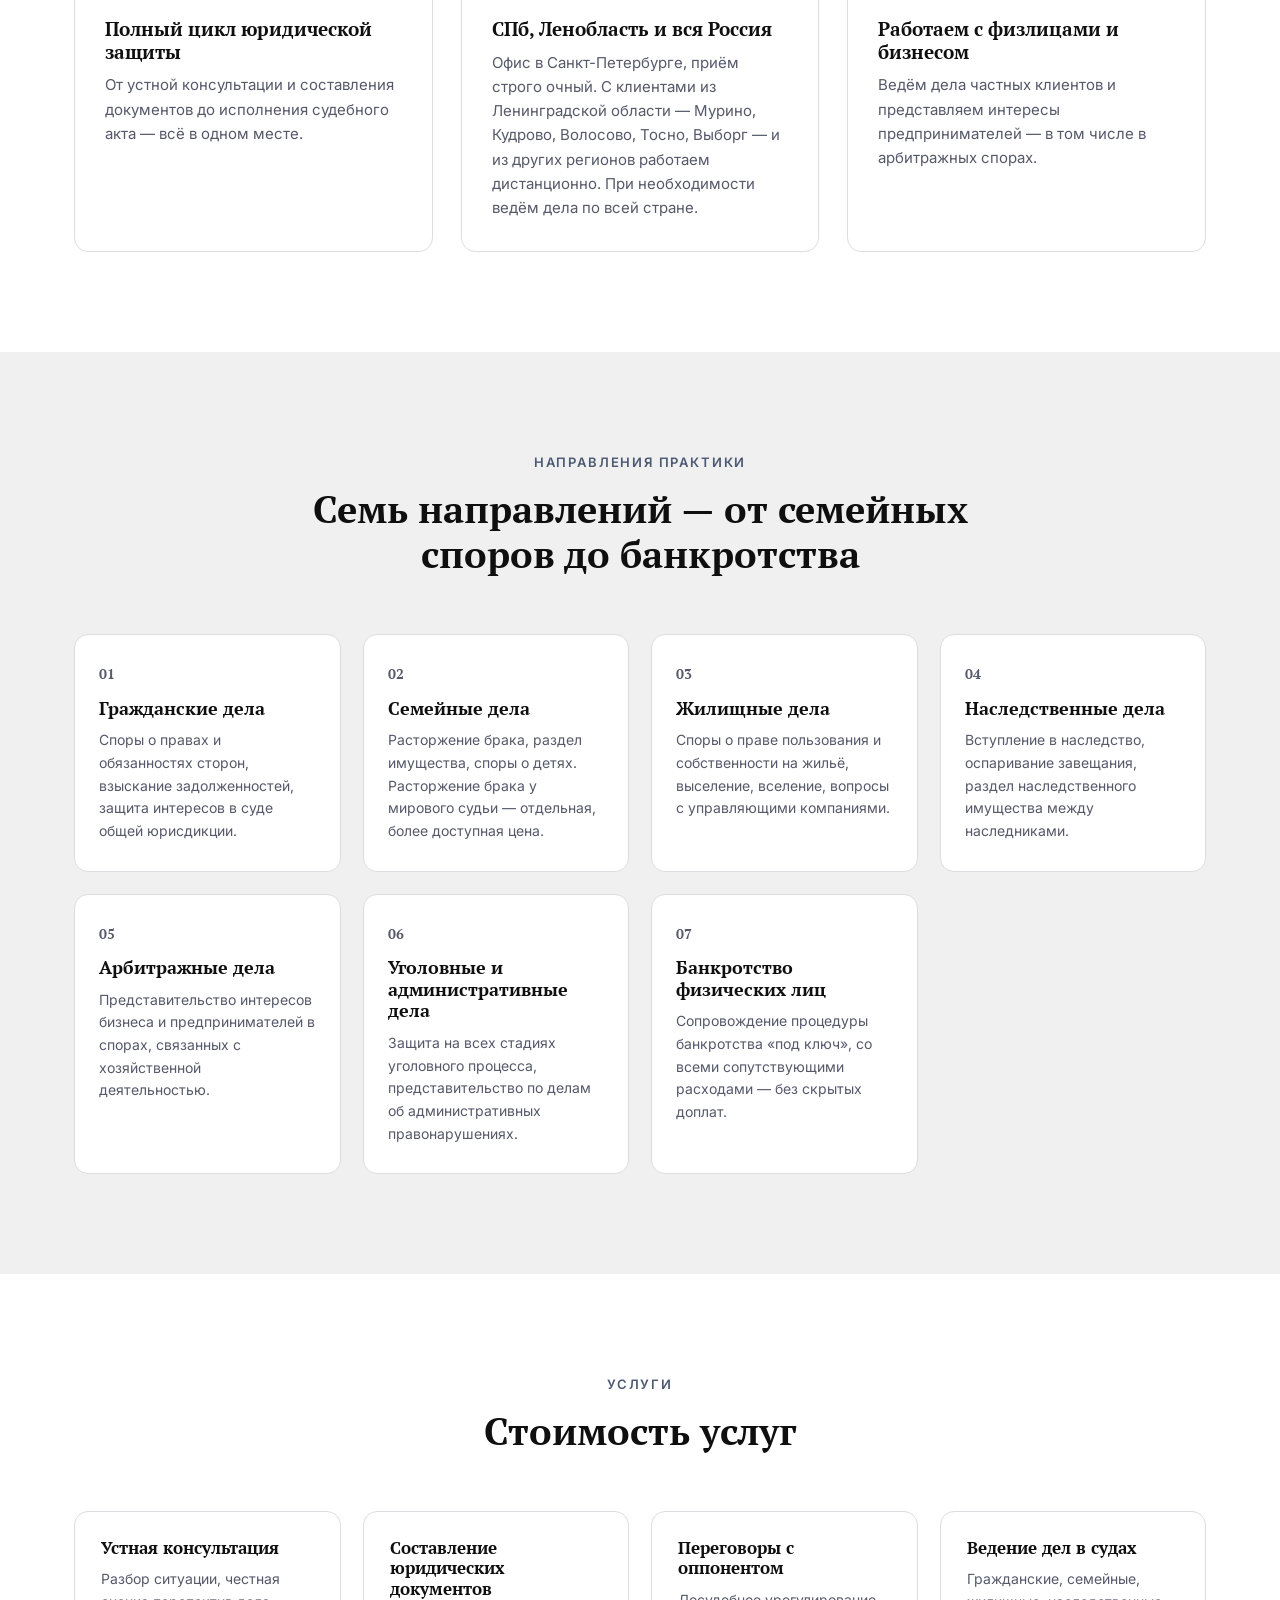
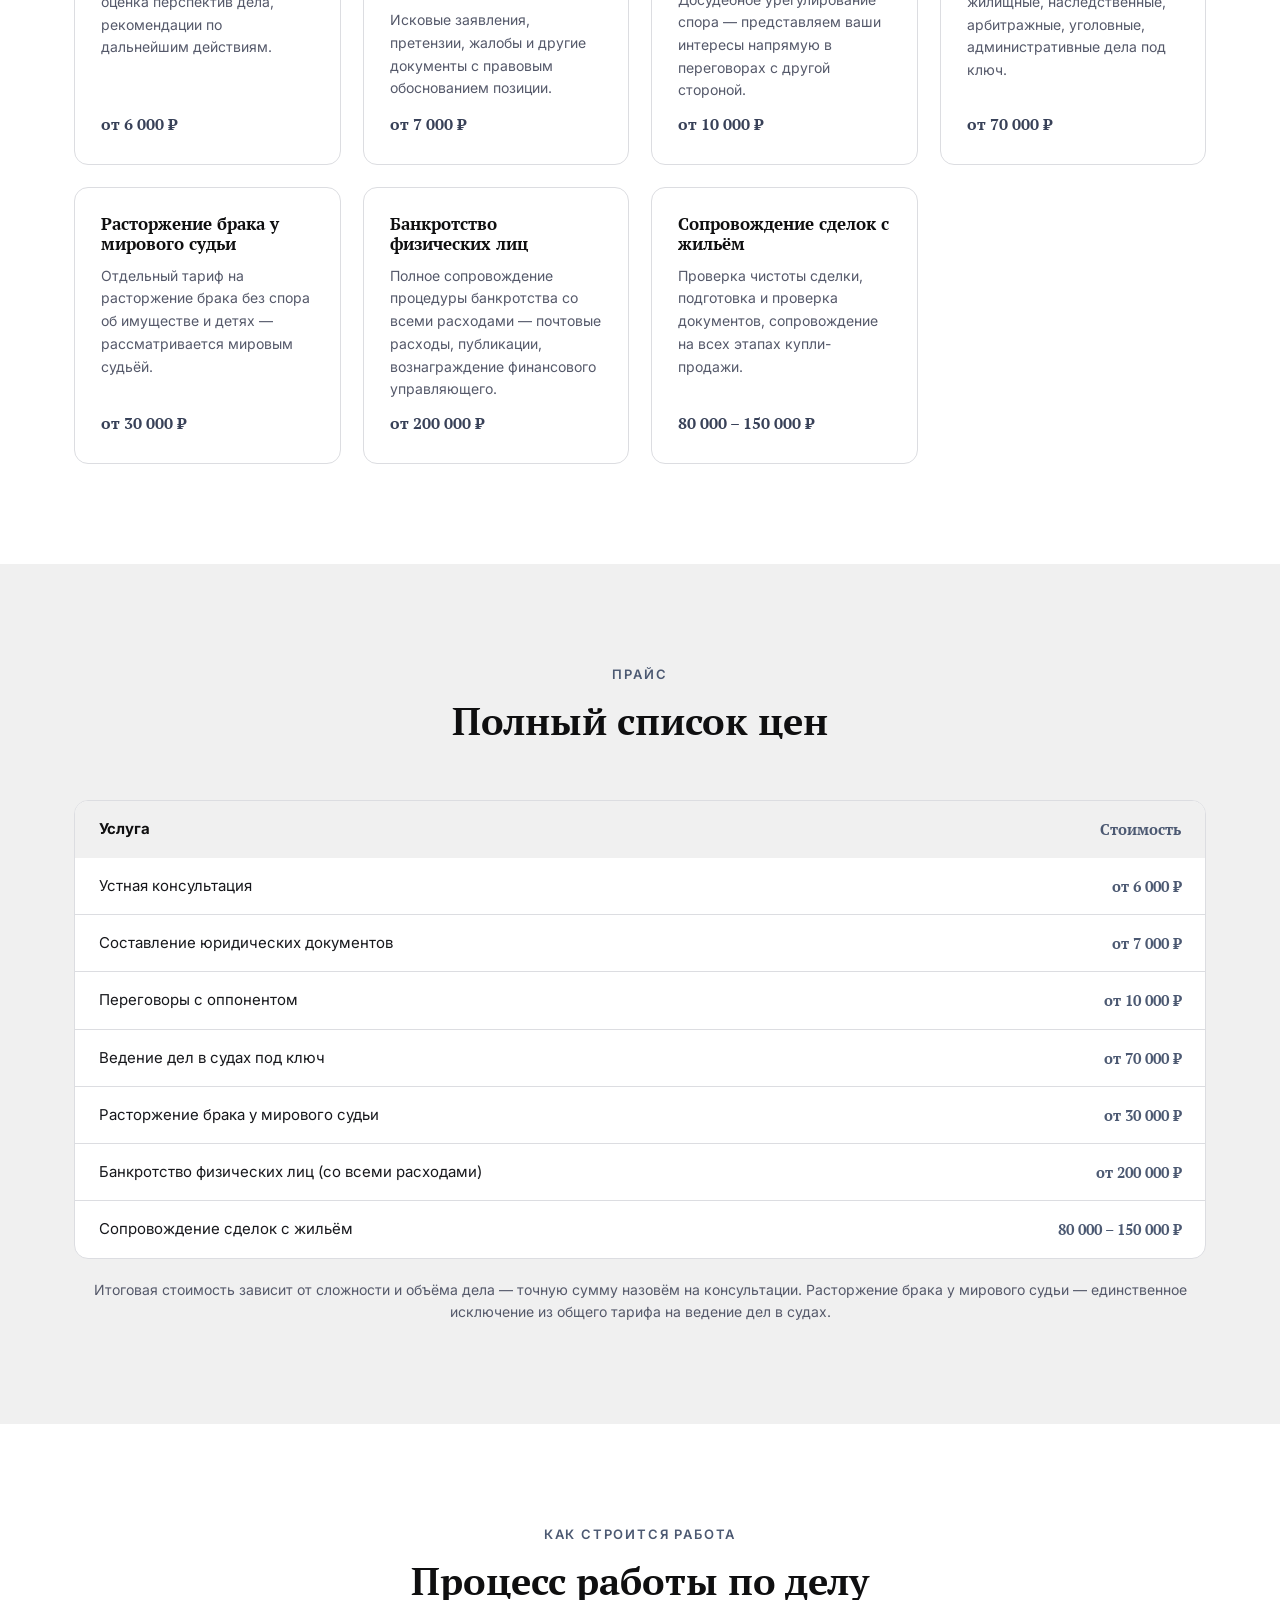
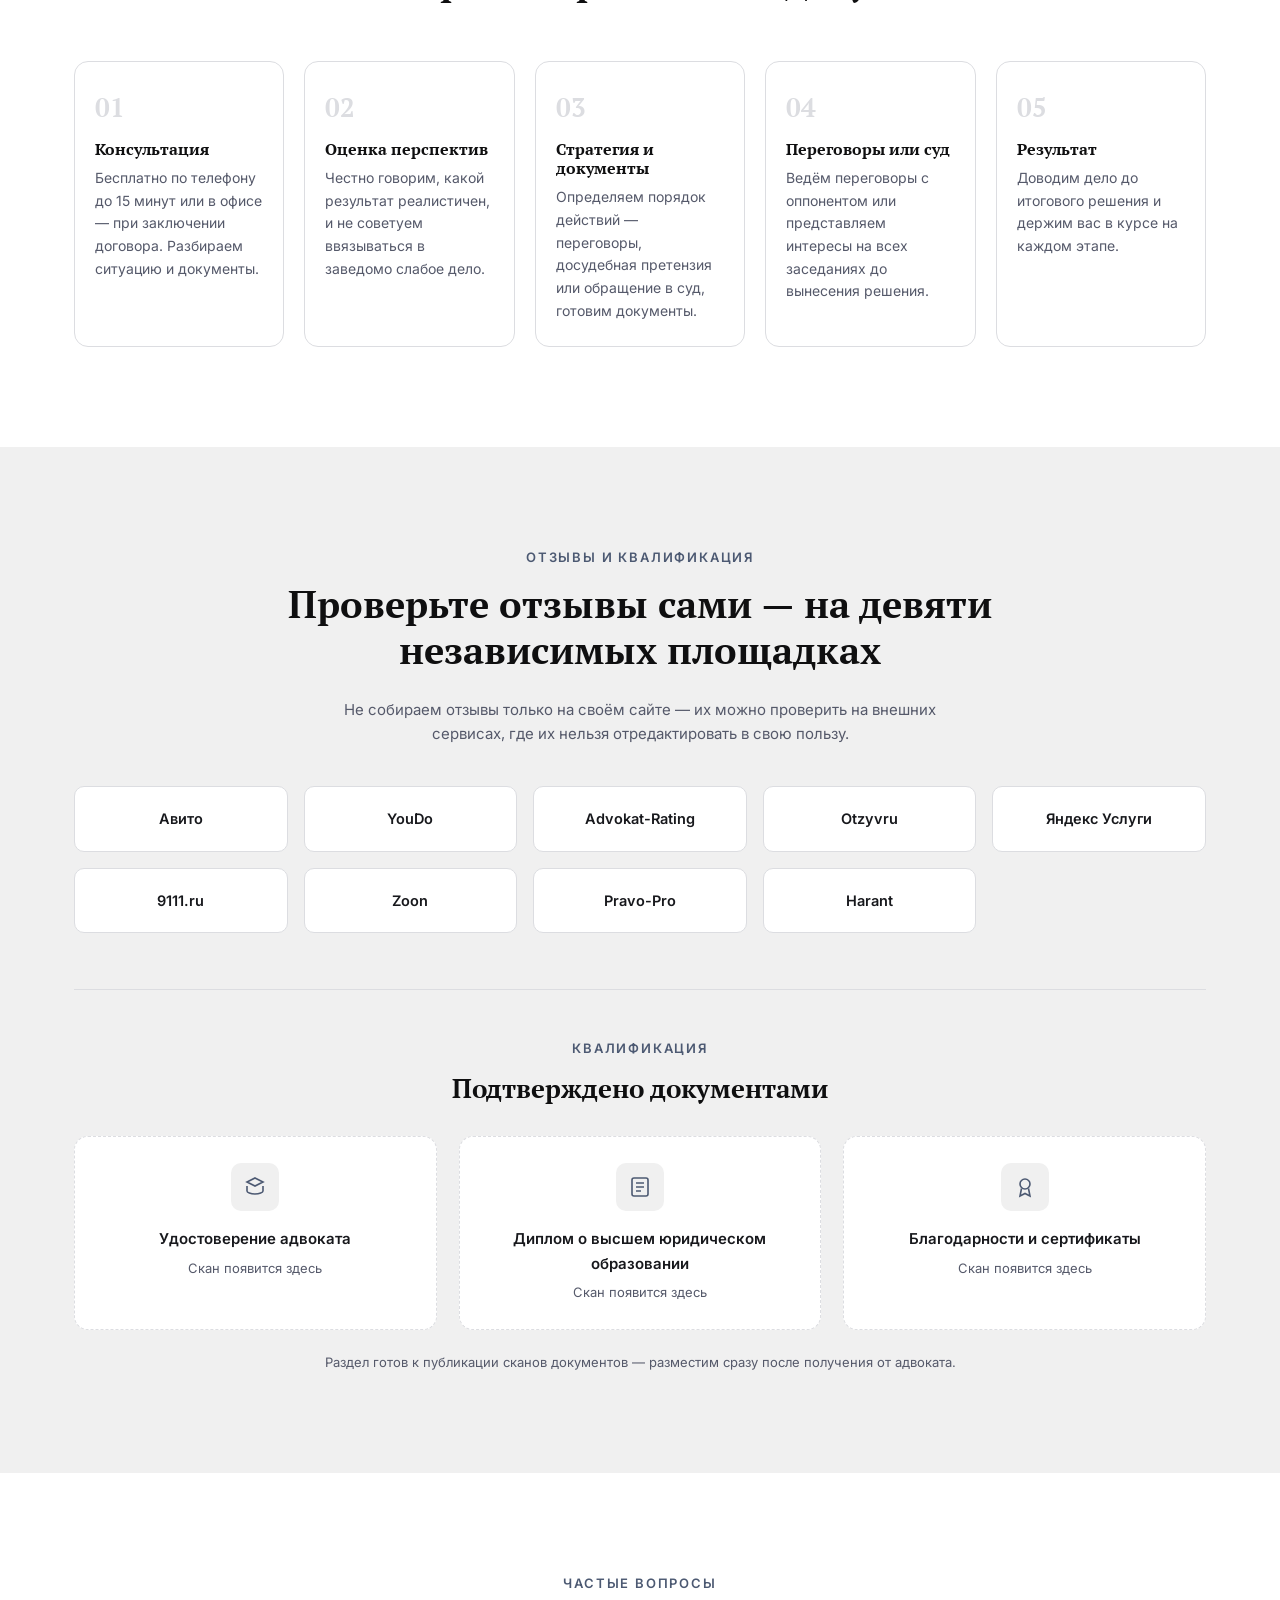
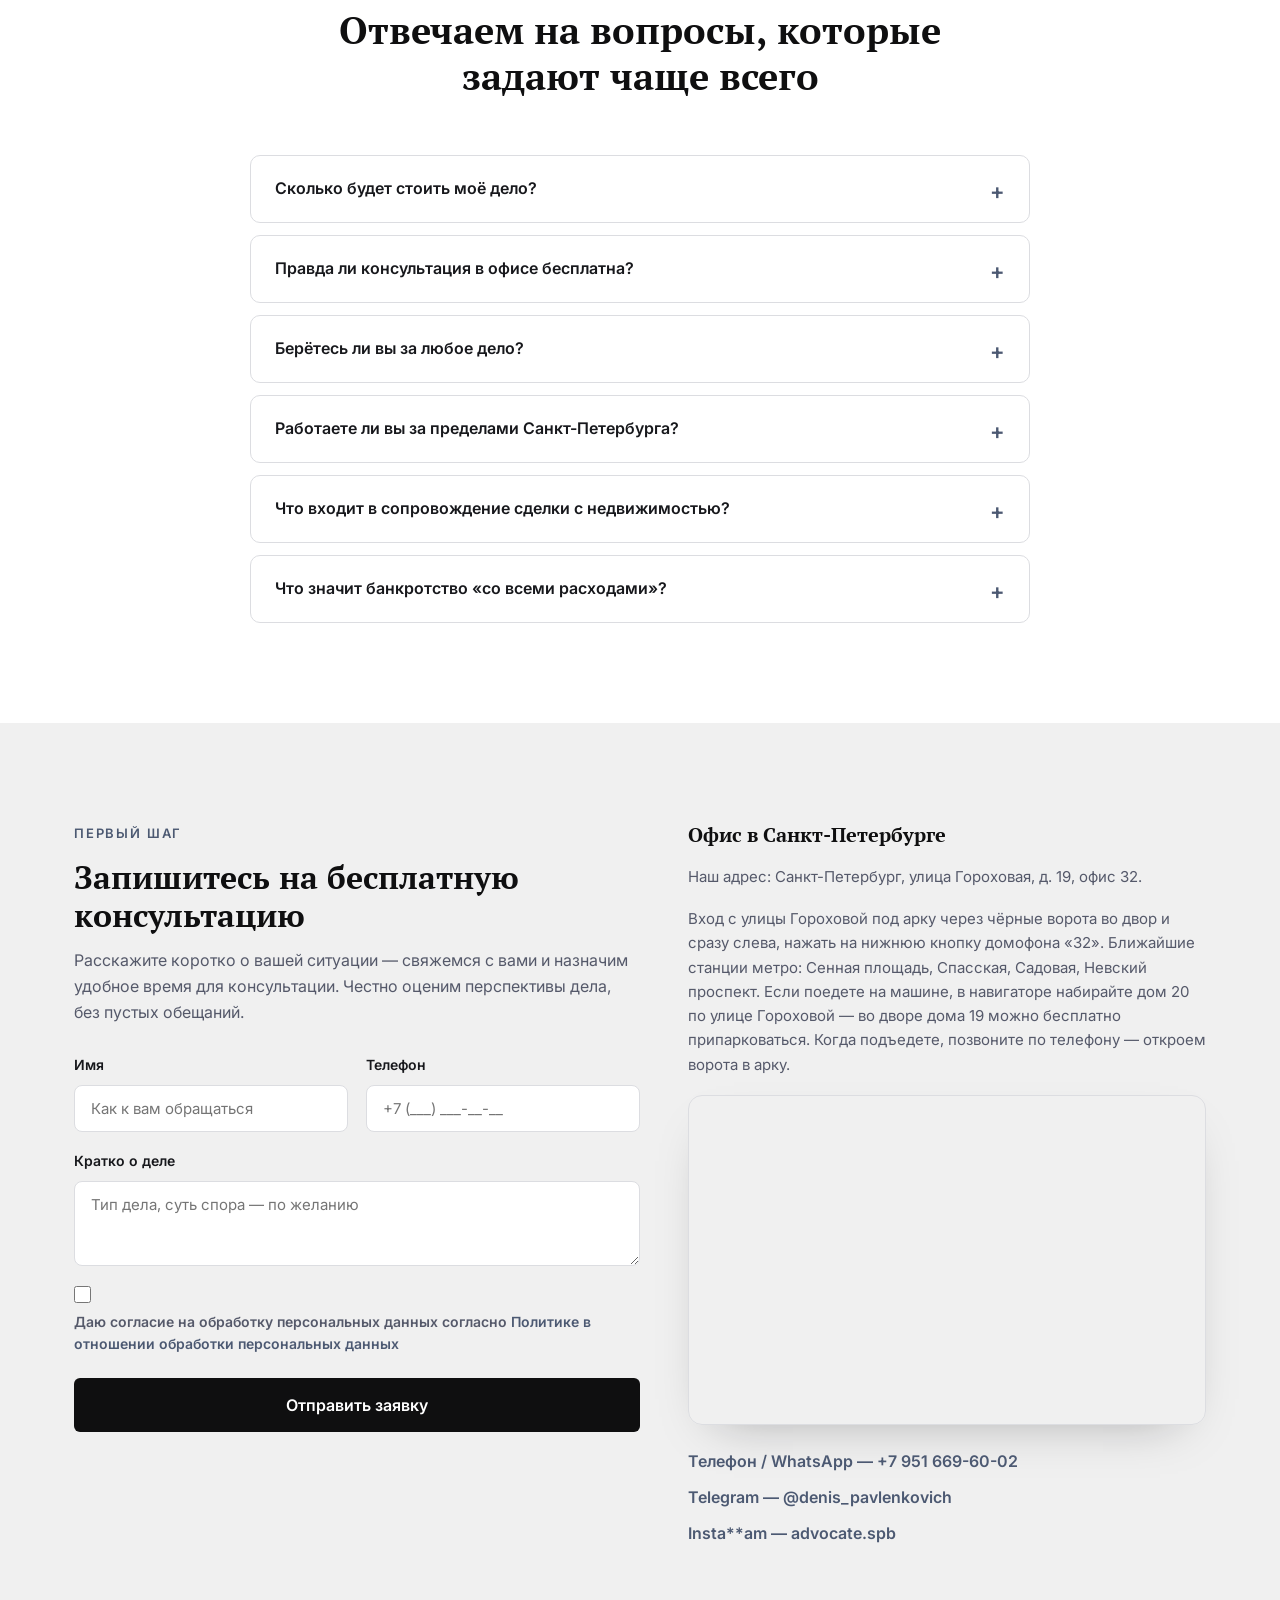
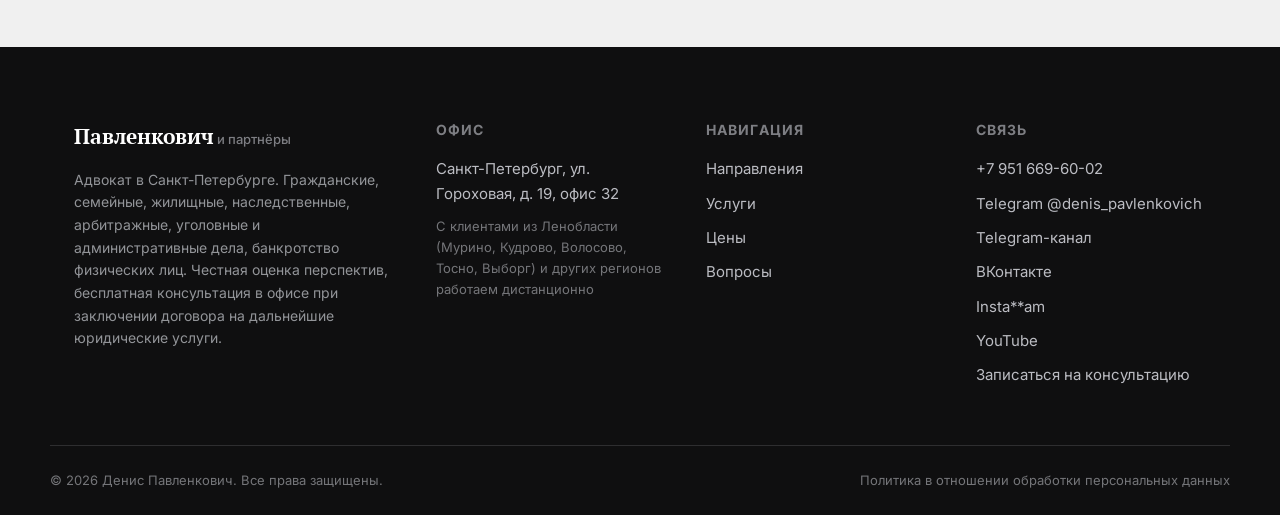
==== commit 582043ce: "fix: header overflow, address/office corrections, price and copy edits per client feedback" ====
--- a/index.html
+++ b/index.html
@@ -14,20 +14,20 @@
 
 <header class="header" id="header">
   <div class="header__inner container">
-    <a href="#top" class="logo">Павленкович<span class="logo__suffix"> · адвокат</span></a>
+    <a href="#top" class="logo">Павленкович<span class="logo__suffix"> и партнёры</span></a>
     <nav class="nav" id="nav">
-      <a href="#advantages">Почему мы</a>
-      <a href="#areas">Направления</a>
+      <a href="#advantages">О нас</a>
+      <a href="#areas">Практика</a>
       <a href="#services">Услуги</a>
       <a href="#prices">Цены</a>
-      <a href="#process">Как мы работаем</a>
+      <a href="#process">Этапы</a>
       <a href="#reviews">Отзывы</a>
       <a href="#faq">Вопросы</a>
       <a href="#contacts">Контакты</a>
     </nav>
     <div class="header__actions">
       <a href="tel:+79516696002" class="header__phone">+7 951 669-60-02</a>
-      <a href="#form" class="btn btn--primary">Бесплатная консультация</a>
+      <a href="#form" class="btn btn--primary">Консультация</a>
       <button class="burger" id="burger" aria-label="Меню"><span></span><span></span><span></span></button>
     </div>
   </div>
@@ -66,8 +66,8 @@
           <span class="hero__card-label">Устная консультация</span>
           <span class="hero__card-value">от 6 000 ₽</span>
         </div>
-        <span class="hero__card-badge">Приём в СПб и Ленобласти, ведём дела по всей России</span>
-        <p class="hero__card-note">* Консультация в офисе бесплатна при условии заключения договора на юридические услуги. Итоговую стоимость по делу называем после разбора ситуации — без пустых обещаний.</p>
+        <span class="hero__card-badge">Офис в Санкт-Петербурге, ведём дела по всей России</span>
+        <p class="hero__card-note">* Консультация в офисе бесплатна при условии заключения договора на дальнейшие юридические услуги. Итоговую стоимость по делу называем после разбора ситуации — без пустых обещаний.</p>
       </div>
     </div>
   </section>
@@ -90,7 +90,7 @@
             <svg width="26" height="26" viewBox="0 0 24 24" fill="none" stroke="currentColor" stroke-width="1.6"><path d="M4 21V9l8-6 8 6v12M4 21h16M9 21v-7h6v7"/></svg>
           </div>
           <h3>Бесплатная консультация в офисе</h3>
-          <p>При условии заключения договора на любые последующие юридические услуги. Плюс до 15 минут бесплатной консультации по телефону — оцените ситуацию без визита.</p>
+          <p>При условии заключения договора на дальнейшие юридические услуги. Плюс до 15 минут бесплатной консультации по телефону — оцените ситуацию без визита.</p>
         </div>
         <div class="adv reveal">
           <div class="adv__icon">
@@ -104,14 +104,14 @@
             <svg width="26" height="26" viewBox="0 0 24 24" fill="none" stroke="currentColor" stroke-width="1.6"><rect x="3" y="7" width="18" height="13" rx="2"/><path d="M8 7V5a2 2 0 012-2h4a2 2 0 012 2v2"/></svg>
           </div>
           <h3>Полный цикл юридической защиты</h3>
-          <p>От устной консультации и составления документов до переговоров, представительства в суде и банкротства физических лиц — всё в одном месте.</p>
+          <p>От устной консультации и составления документов до исполнения судебного акта — всё в одном месте.</p>
         </div>
         <div class="adv reveal">
           <div class="adv__icon">
             <svg width="26" height="26" viewBox="0 0 24 24" fill="none" stroke="currentColor" stroke-width="1.6"><path d="M4 4l16 16M4 20L20 4"/></svg>
           </div>
           <h3>СПб, Ленобласть и вся Россия</h3>
-          <p>Приоритетно работаем в Санкт-Петербурге и Ленинградской области — Мурино, Кудрово, Волосово, Тосно, Выборг и другие города. При необходимости ведём дела по всей стране.</p>
+          <p>Офис в Санкт-Петербурге, приём строго очный. С клиентами из Ленинградской области — Мурино, Кудрово, Волосово, Тосно, Выборг — и из других регионов работаем дистанционно. При необходимости ведём дела по всей стране.</p>
         </div>
         <div class="adv reveal">
           <div class="adv__icon">
@@ -183,7 +183,7 @@
         <div class="srv reveal">
           <h3>Составление юридических документов</h3>
           <p>Исковые заявления, претензии, жалобы и другие документы с правовым обоснованием позиции.</p>
-          <span class="srv__price">от 4 000 ₽</span>
+          <span class="srv__price">от 7 000 ₽</span>
         </div>
         <div class="srv reveal">
           <h3>Переговоры с оппонентом</h3>
@@ -202,7 +202,7 @@
         </div>
         <div class="srv reveal">
           <h3>Банкротство физических лиц</h3>
-          <p>Полное сопровождение процедуры банкротства со всеми расходами — госпошлины, публикации, вознаграждение финансового управляющего.</p>
+          <p>Полное сопровождение процедуры банкротства со всеми расходами — почтовые расходы, публикации, вознаграждение финансового управляющего.</p>
           <span class="srv__price">от 200 000 ₽</span>
         </div>
         <div class="srv reveal">
@@ -226,7 +226,7 @@
           </thead>
           <tbody>
             <tr><td>Устная консультация</td><td>от 6 000 ₽</td></tr>
-            <tr><td>Составление юридических документов</td><td>от 4 000 ₽</td></tr>
+            <tr><td>Составление юридических документов</td><td>от 7 000 ₽</td></tr>
             <tr><td>Переговоры с оппонентом</td><td>от 10 000 ₽</td></tr>
             <tr><td>Ведение дел в судах под ключ</td><td>от 70 000 ₽</td></tr>
             <tr><td>Расторжение брака у мирового судьи</td><td>от 30 000 ₽</td></tr>
@@ -235,7 +235,7 @@
           </tbody>
         </table>
       </div>
-      <p class="price-note">Итоговая стоимость зависит от сложности и объёма дела — точную сумму назовём на бесплатной консультации. Расторжение брака у мирового судьи — единственное исключение из общего тарифа на ведение дел в судах.</p>
+      <p class="price-note">Итоговая стоимость зависит от сложности и объёма дела — точную сумму назовём на консультации. Расторжение брака у мирового судьи — единственное исключение из общего тарифа на ведение дел в судах.</p>
     </div>
   </section>
 
@@ -277,7 +277,7 @@
   <!-- 7. ОТЗЫВЫ -->
   <section class="section section--alt" id="reviews">
     <div class="container">
-      <p class="eyebrow eyebrow--center">Отзывы</p>
+      <p class="eyebrow eyebrow--center">Отзывы и квалификация</p>
       <h2 class="section__title section__title--center">Проверьте отзывы сами — на девяти независимых площадках</h2>
       <p class="reviews-lead">Не собираем отзывы только на своём сайте — их можно проверить на внешних сервисах, где их нельзя отредактировать в свою пользу.</p>
       <div class="platform-grid">
@@ -291,6 +291,35 @@
         <a href="https://pravo-pro.ru/catalog/247823/" target="_blank" rel="noopener" class="platform reveal">Pravo-Pro</a>
         <a href="https://harant.ru/lawyers/sankt-peterburg/pavlenkovich-denis-valerevich/#comment-4525" target="_blank" rel="noopener" class="platform reveal">Harant</a>
       </div>
+
+      <div class="qual">
+        <p class="eyebrow eyebrow--center">Квалификация</p>
+        <h3 class="qual__title">Подтверждено документами</h3>
+        <div class="qual-grid">
+          <div class="qual-card reveal">
+            <div class="qual-card__icon">
+              <svg width="24" height="24" viewBox="0 0 24 24" fill="none" stroke="currentColor" stroke-width="1.6"><path d="M12 3l8 4-8 4-8-4 8-4z"/><path d="M4 11v5c0 1.5 3.5 3 8 3s8-1.5 8-3v-5"/></svg>
+            </div>
+            <p class="qual-card__title">Удостоверение адвоката</p>
+            <p class="qual-card__note">Скан появится здесь</p>
+          </div>
+          <div class="qual-card reveal">
+            <div class="qual-card__icon">
+              <svg width="24" height="24" viewBox="0 0 24 24" fill="none" stroke="currentColor" stroke-width="1.6"><rect x="4" y="3" width="16" height="18" rx="2"/><path d="M8 8h8M8 12h8M8 16h5"/></svg>
+            </div>
+            <p class="qual-card__title">Диплом о высшем юридическом образовании</p>
+            <p class="qual-card__note">Скан появится здесь</p>
+          </div>
+          <div class="qual-card reveal">
+            <div class="qual-card__icon">
+              <svg width="24" height="24" viewBox="0 0 24 24" fill="none" stroke="currentColor" stroke-width="1.6"><circle cx="12" cy="9" r="5"/><path d="M8.5 13.5L7 21l5-2.5L17 21l-1.5-7.5"/></svg>
+            </div>
+            <p class="qual-card__title">Благодарности и сертификаты</p>
+            <p class="qual-card__note">Скан появится здесь</p>
+          </div>
+        </div>
+        <p class="qual__disclaimer">Раздел готов к публикации сканов документов — разместим сразу после получения от адвоката.</p>
+      </div>
     </div>
   </section>
 
@@ -302,11 +331,11 @@
       <div class="faq">
         <details class="faq__item reveal">
           <summary>Сколько будет стоить моё дело?</summary>
-          <p>Точная стоимость зависит от сложности, объёма документов и количества заседаний. Ориентировочные цены — в разделе «Цены» на этой странице. Финальную сумму назовём после бесплатной консультации.</p>
+          <p>Точная стоимость зависит от сложности, объёма документов и количества заседаний. Ориентировочные цены — в разделе «Цены» на этой странице. Финальную сумму назовём после консультации.</p>
         </details>
         <details class="faq__item reveal">
           <summary>Правда ли консультация в офисе бесплатна?</summary>
-          <p>Да, при условии заключения договора на любые последующие юридические услуги. Также до 15 минут бесплатной консультации доступны по телефону — без визита и без обязательств.</p>
+          <p>Да, при условии заключения договора на дальнейшие юридические услуги. Также до 15 минут бесплатной консультации доступны по телефону — без визита и без обязательств.</p>
         </details>
         <details class="faq__item reveal">
           <summary>Берётесь ли вы за любое дело?</summary>
@@ -314,7 +343,7 @@
         </details>
         <details class="faq__item reveal">
           <summary>Работаете ли вы за пределами Санкт-Петербурга?</summary>
-          <p>Да. Приоритетно работаем в Санкт-Петербурге и Ленинградской области — Мурино, Кудрово, Волосово, Тосно, Выборг и другие города. При необходимости ведём дела по всей России.</p>
+          <p>Очный приём ведём только в офисе в Санкт-Петербурге. С клиентами из Ленинградской области — Мурино, Кудрово, Волосово, Тосно, Выборг и других городов — и из других регионов работаем дистанционно, при необходимости ведём дела по всей России.</p>
         </details>
         <details class="faq__item reveal">
           <summary>Что входит в сопровождение сделки с недвижимостью?</summary>
@@ -322,7 +351,7 @@
         </details>
         <details class="faq__item reveal">
           <summary>Что значит банкротство «со всеми расходами»?</summary>
-          <p>В стоимость от 200 000 ₽ включены все обязательные платежи по процедуре — госпошлина, публикации в реестре и газете, вознаграждение финансового управляющего. Дополнительных скрытых доплат не будет.</p>
+          <p>В стоимость от 200 000 ₽ включены все обязательные платежи по процедуре — почтовые расходы, публикации в реестре и газете, вознаграждение финансового управляющего. Дополнительных скрытых доплат не будет.</p>
         </details>
       </div>
     </div>
@@ -348,20 +377,24 @@
           <label>Кратко о деле
             <textarea name="comment" rows="3" placeholder="Тип дела, суть спора — по желанию"></textarea>
           </label>
+          <label class="form__consent">
+            <input type="checkbox" name="consent" required>
+            <span>Даю согласие на обработку персональных данных согласно <a href="privacy.html">Политике в отношении обработки персональных данных</a></span>
+          </label>
           <button type="submit" class="btn btn--primary btn--lg form__submit">Отправить заявку</button>
-          <p class="form__privacy">Отправляя форму, вы соглашаетесь на обработку персональных данных согласно <a href="privacy.html">политике конфиденциальности</a>.</p>
         </form>
       </div>
       <div class="map-col reveal">
-        <h3>Приём в Санкт-Петербурге</h3>
-        <p>Ведём приём в Санкт-Петербурге и Ленинградской области — Мурино, Кудрово, Волосово, Тосно, Выборг и другие города. Точный адрес и время встречи согласовываем при записи.</p>
+        <h3>Офис в Санкт-Петербурге</h3>
+        <p>Наш адрес: Санкт-Петербург, улица Гороховая, д. 19, офис 32.</p>
+        <p>Вход с улицы Гороховой под арку через чёрные ворота во двор и сразу слева, нажать на нижнюю кнопку домофона «32». Ближайшие станции метро: Сенная площадь, Спасская, Садовая, Невский проспект. Если поедете на машине, в навигаторе набирайте дом 20 по улице Гороховой — во дворе дома 19 можно бесплатно припарковаться. Когда подъедете, позвоните по телефону — откроем ворота в арку.</p>
         <div class="map-frame">
-          <iframe title="Санкт-Петербург" src="https://yandex.ru/map-widget/v1/?ll=30.3141%2C59.9386&z=11&pt=30.3141,59.9386,pm2rdm" loading="lazy" allowfullscreen></iframe>
+          <iframe title="Санкт-Петербург, улица Гороховая 19" src="https://yandex.ru/map-widget/v1/?ll=30.3163%2C59.9285&z=17&pt=30.3163,59.9285,pm2rdm" loading="lazy" allowfullscreen></iframe>
         </div>
         <div class="map-links">
           <a href="tel:+79516696002">Телефон / WhatsApp — +7 951 669-60-02</a>
           <a href="https://t.me/denis_pavlenkovich" target="_blank" rel="noopener">Telegram — @denis_pavlenkovich</a>
-          <a href="https://www.instagram.com/advocate.spb/" target="_blank" rel="noopener">Instagram — advocate.spb</a>
+          <a href="https://www.instagram.com/advocate.spb/" target="_blank" rel="noopener">Insta**am — advocate.spb</a>
         </div>
       </div>
     </div>
@@ -373,13 +406,13 @@
 <footer class="footer" id="contacts">
   <div class="container footer__inner">
     <div class="footer__brand">
-      <a href="#top" class="logo logo--footer">Павленкович<span class="logo__suffix"> · адвокат</span></a>
-      <p>Адвокат в Санкт-Петербурге. Гражданские, семейные, жилищные, наследственные, арбитражные, уголовные и административные дела, банкротство физических лиц. Честная оценка перспектив, бесплатная консультация в офисе при заключении договора.</p>
+      <a href="#top" class="logo logo--footer">Павленкович<span class="logo__suffix"> и партнёры</span></a>
+      <p>Адвокат в Санкт-Петербурге. Гражданские, семейные, жилищные, наследственные, арбитражные, уголовные и административные дела, банкротство физических лиц. Честная оценка перспектив, бесплатная консультация в офисе при заключении договора на дальнейшие юридические услуги.</p>
     </div>
     <div class="footer__col">
-      <h4>Город</h4>
-      <p>Санкт-Петербург и Ленобласть</p>
-      <p class="footer__muted">Мурино, Кудрово, Волосово, Тосно, Выборг и другие города</p>
+      <h4>Офис</h4>
+      <p>Санкт-Петербург, ул. Гороховая, д. 19, офис 32</p>
+      <p class="footer__muted">С клиентами из Ленобласти (Мурино, Кудрово, Волосово, Тосно, Выборг) и других регионов работаем дистанционно</p>
     </div>
     <div class="footer__col">
       <h4>Навигация</h4>
@@ -394,14 +427,14 @@
       <a href="https://t.me/denis_pavlenkovich" target="_blank" rel="noopener">Telegram @denis_pavlenkovich</a>
       <a href="https://t.me/pavlenkovich_partners" target="_blank" rel="noopener">Telegram-канал</a>
       <a href="https://vk.com/pavlenkovich.partners" target="_blank" rel="noopener">ВКонтакте</a>
-      <a href="https://www.instagram.com/advocate.spb/" target="_blank" rel="noopener">Instagram</a>
+      <a href="https://www.instagram.com/advocate.spb/" target="_blank" rel="noopener">Insta**am</a>
       <a href="https://youtube.com/@pavlenkovich.partners" target="_blank" rel="noopener">YouTube</a>
       <a href="#form">Записаться на консультацию</a>
     </div>
   </div>
   <div class="container footer__bottom">
     <p>© <span id="year"></span> Денис Павленкович. Все права защищены.</p>
-    <a href="privacy.html">Политика конфиденциальности</a>
+    <a href="privacy.html">Политика в отношении обработки персональных данных</a>
   </div>
 </footer>
 
--- a/styles.css
+++ b/styles.css
@@ -114,11 +114,12 @@
   color: var(--black);
 }
 .logo__suffix { font-family: var(--font-body); font-size: 13px; font-weight: 500; color: var(--ink-soft); }
-.nav { display: flex; align-items: center; gap: 24px; }
-.nav a { white-space: nowrap; font-size: 15px; font-weight: 500; color: var(--ink); transition: color 0.15s; }
+.nav { display: flex; align-items: center; gap: 18px; }
+.nav a { white-space: nowrap; font-size: 14.5px; font-weight: 500; color: var(--ink); transition: color 0.15s; }
 .nav a:hover { color: var(--slate); }
-.header__actions { display: flex; align-items: center; gap: 12px; flex-shrink: 0; }
-.header__phone { white-space: nowrap; font-weight: 600; font-size: 15px; }
+.header__actions { display: flex; align-items: center; gap: 10px; flex-shrink: 0; }
+.header__phone { white-space: nowrap; font-weight: 600; font-size: 14px; }
+.header__actions .btn { padding: 11px 18px; font-size: 14px; }
 .burger { display: none; flex-direction: column; justify-content: center; gap: 5px; width: 36px; height: 36px; background: none; border: none; cursor: pointer; }
 .burger span { display: block; width: 22px; height: 2px; background: var(--ink); transition: 0.2s; }
 .burger.is-open span:nth-child(1) { transform: translateY(7px) rotate(45deg); }
@@ -223,6 +224,16 @@
 }
 .platform:hover { border-color: var(--slate); color: var(--slate); transform: translateY(-2px); }
 
+/* Qualification */
+.qual { margin-top: 56px; padding-top: 48px; border-top: 1px solid var(--line); }
+.qual__title { font-size: 26px; text-align: center; margin-bottom: 32px; }
+.qual-grid { display: grid; grid-template-columns: repeat(3, 1fr); gap: 22px; }
+.qual-card { background: var(--white); border: 1px dashed var(--line); border-radius: var(--radius); padding: 26px; text-align: center; }
+.qual-card__icon { width: 48px; height: 48px; border-radius: 10px; background: var(--paper); color: var(--slate); display: flex; align-items: center; justify-content: center; margin: 0 auto 16px; }
+.qual-card__title { font-weight: 600; font-size: 15px; margin-bottom: 6px; }
+.qual-card__note { font-size: 13px; color: var(--ink-soft); }
+.qual__disclaimer { margin-top: 22px; font-size: 13px; color: var(--ink-soft); text-align: center; }
+
 /* FAQ */
 .faq { max-width: 780px; margin: 0 auto; display: flex; flex-direction: column; gap: 12px; }
 .faq__item { background: var(--white); border: 1px solid var(--line); border-radius: 10px; padding: 20px 24px; }
@@ -252,6 +263,9 @@
 .form input:focus, .form textarea:focus { outline: none; border-color: var(--slate); }
 .form__submit { margin-top: 4px; }
 .form__privacy { font-size: 12px; color: var(--ink-soft); }
+.form__consent { display: flex; flex-direction: row; align-items: flex-start; gap: 10px; font-size: 12.5px; font-weight: 400; color: var(--ink-soft); cursor: pointer; }
+.form__consent input { width: 17px; height: 17px; flex-shrink: 0; margin-top: 2px; accent-color: var(--slate); cursor: pointer; }
+.form__consent a { color: var(--slate); font-weight: 600; }
 .map-col { display: flex; flex-direction: column; gap: 18px; }
 .map-col h3 { font-size: 20px; }
 .map-col p { color: var(--ink-soft); font-size: 15px; }
@@ -322,6 +336,7 @@
   .area-grid { grid-template-columns: repeat(2, 1fr); }
   .steps { grid-template-columns: repeat(3, 1fr); }
   .platform-grid { grid-template-columns: repeat(3, 1fr); }
+  .qual-grid { grid-template-columns: repeat(2, 1fr); }
 }
 
 @media (max-width: 900px) {
@@ -342,7 +357,7 @@
 @media (max-width: 560px) {
   .header__phone { display: none; }
   .adv-grid, .srv-grid, .steps, .area-grid { grid-template-columns: 1fr; }
-  .platform-grid { grid-template-columns: repeat(2, 1fr); }
+  .platform-grid, .qual-grid { grid-template-columns: 1fr; }
   .form__row { grid-template-columns: 1fr; }
   .hero__stats { grid-template-columns: repeat(2, auto); }
   .footer__inner { grid-template-columns: 1fr; }
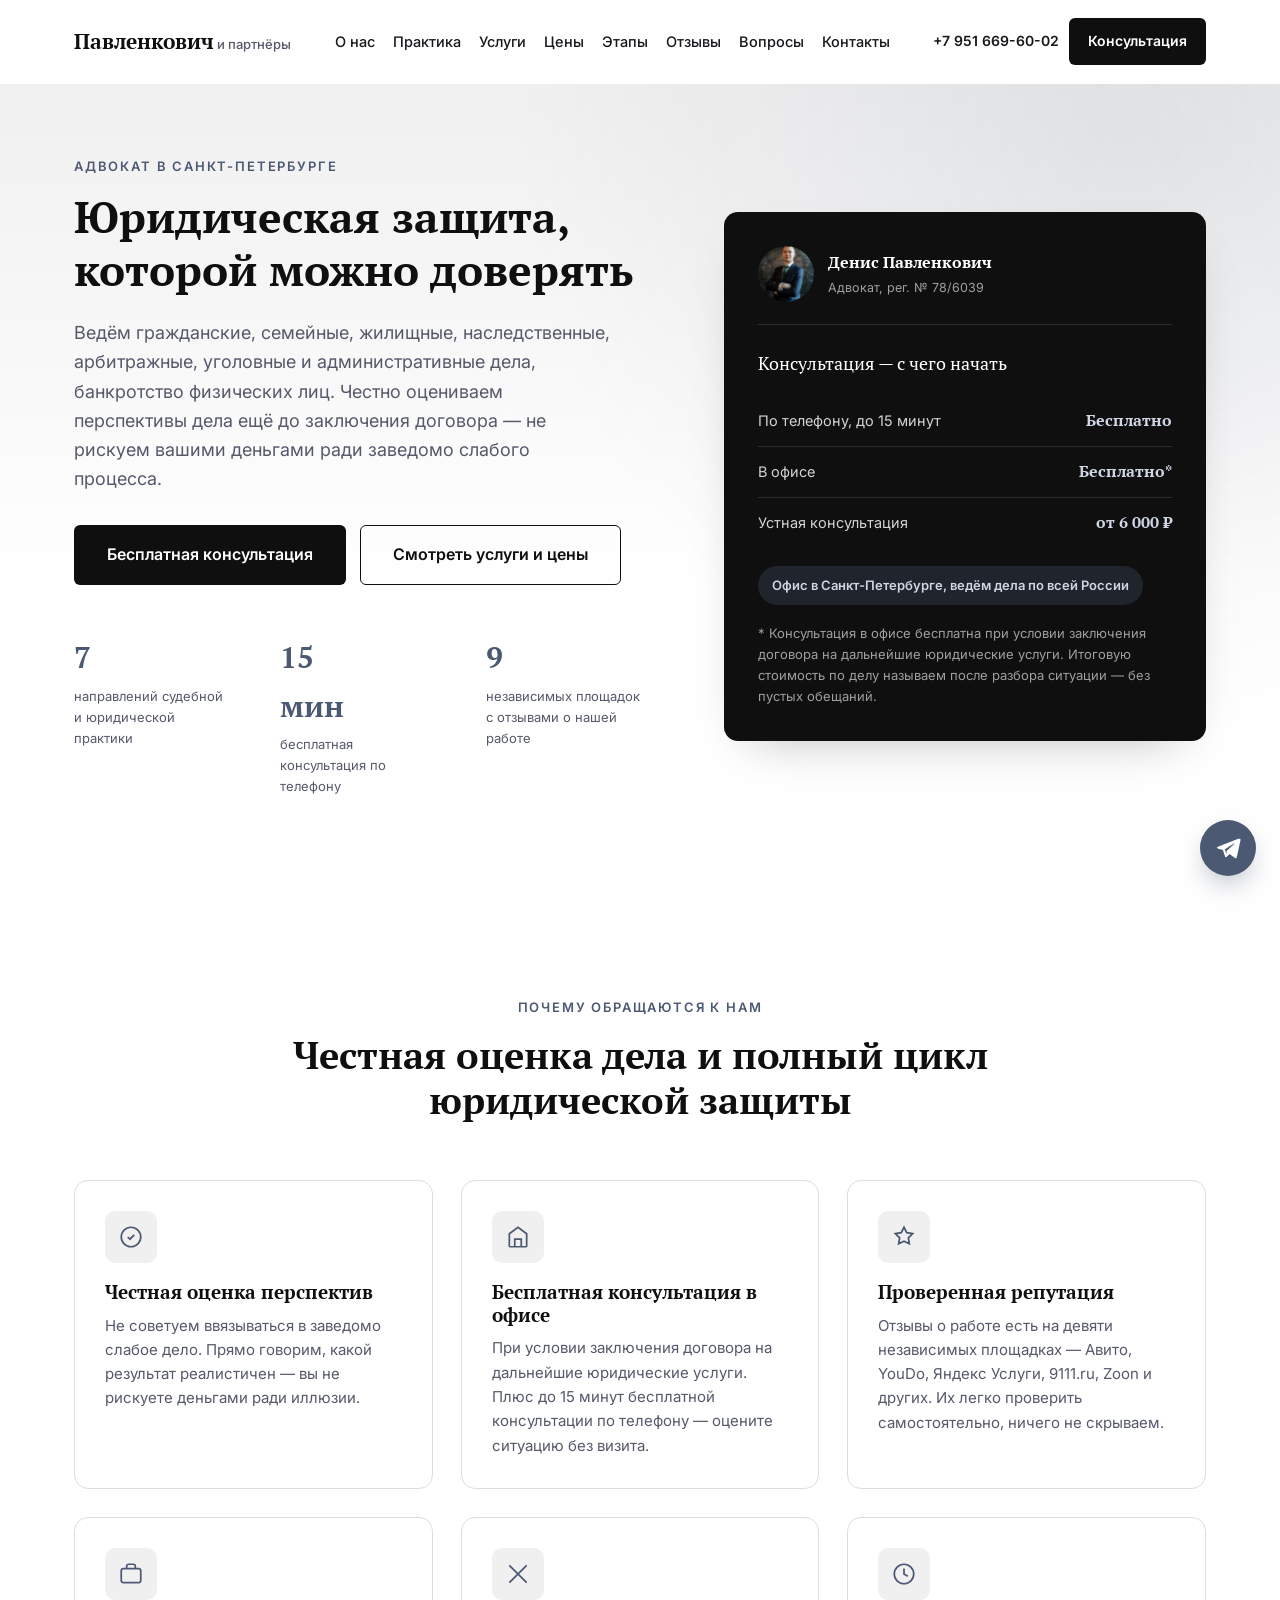
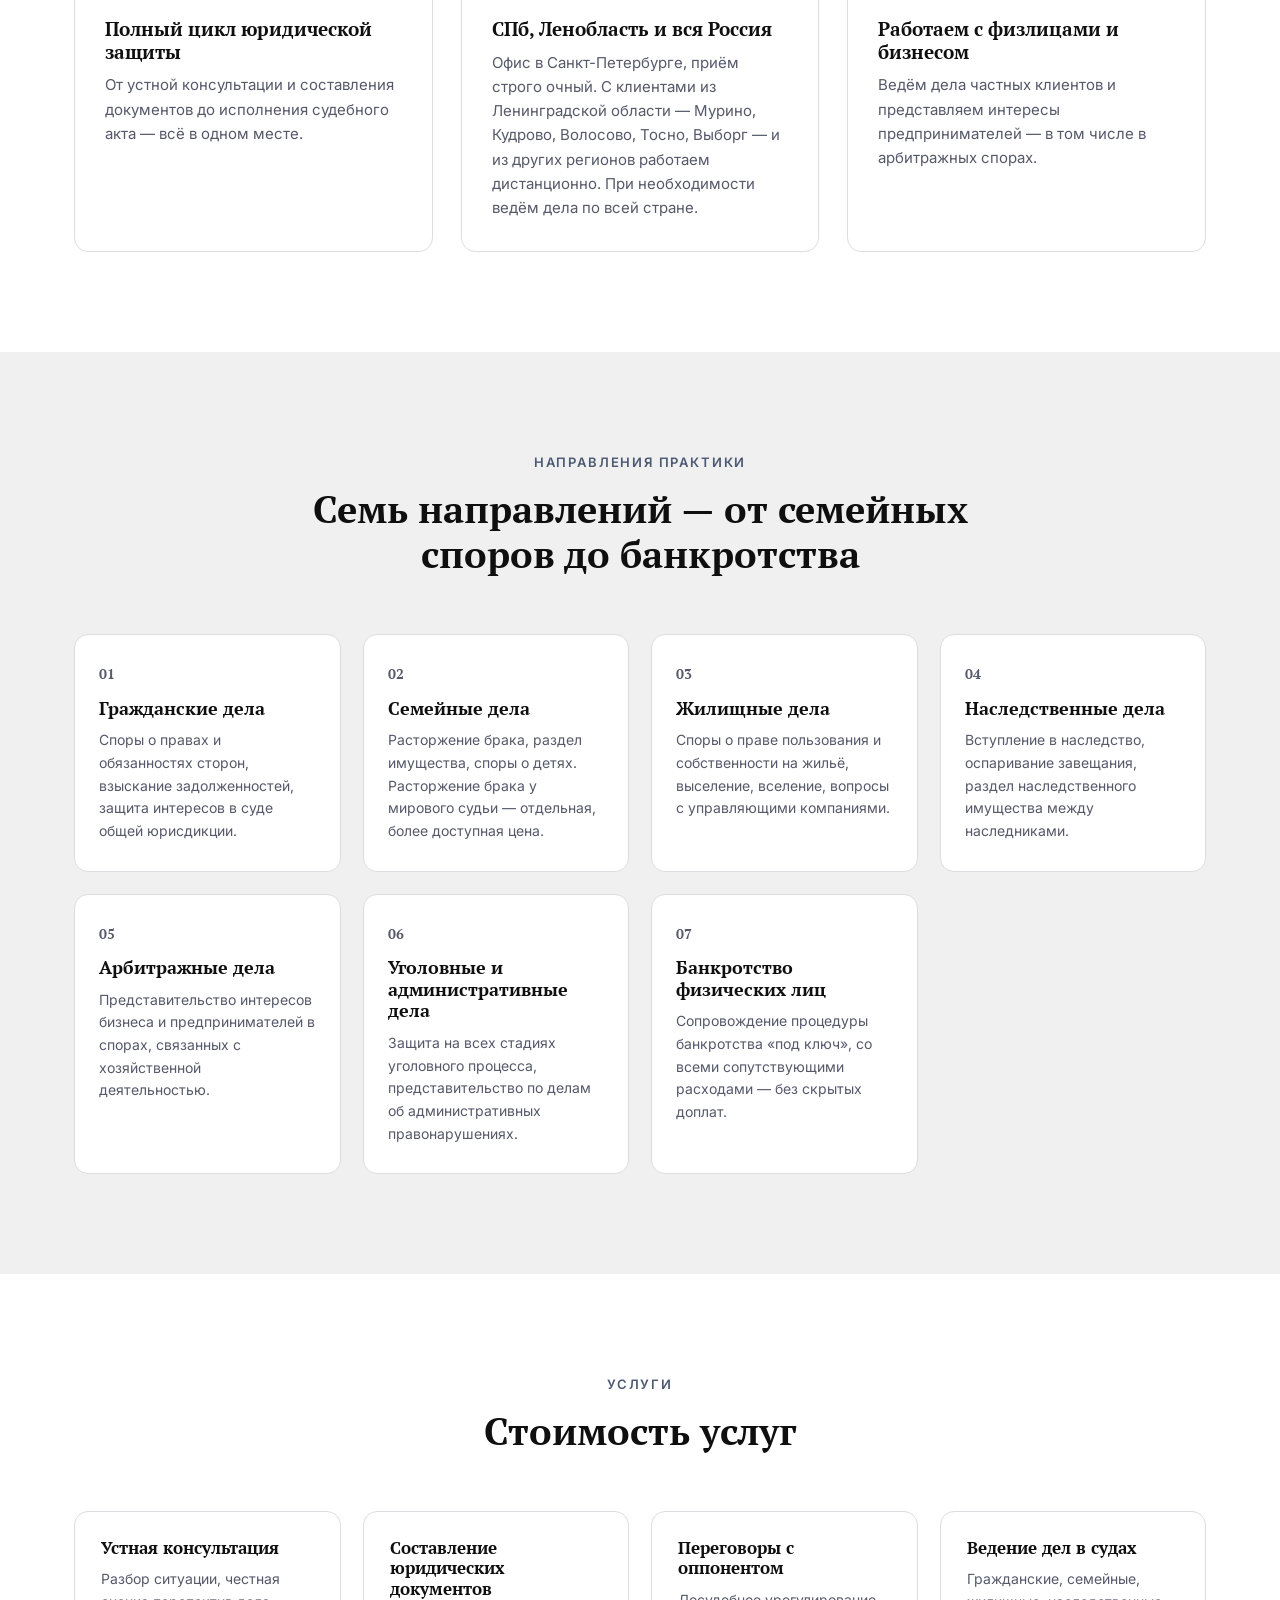
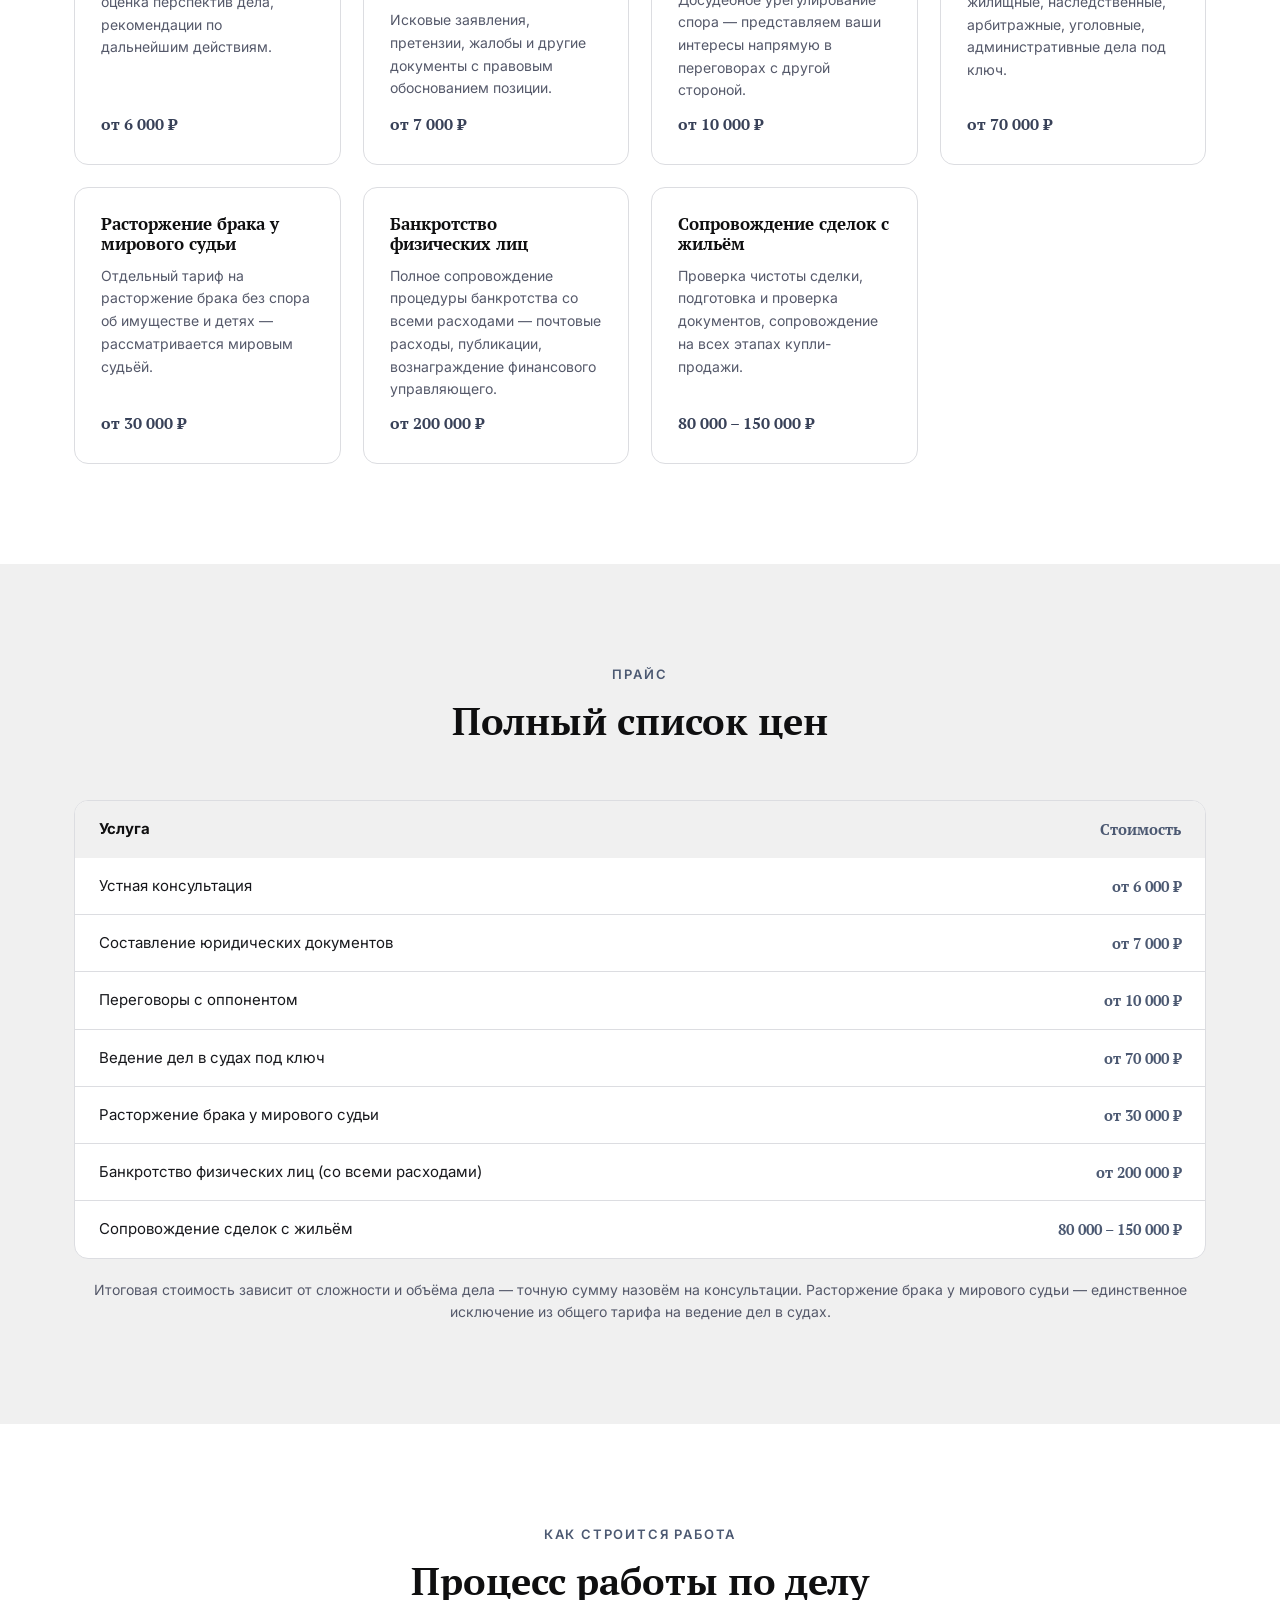
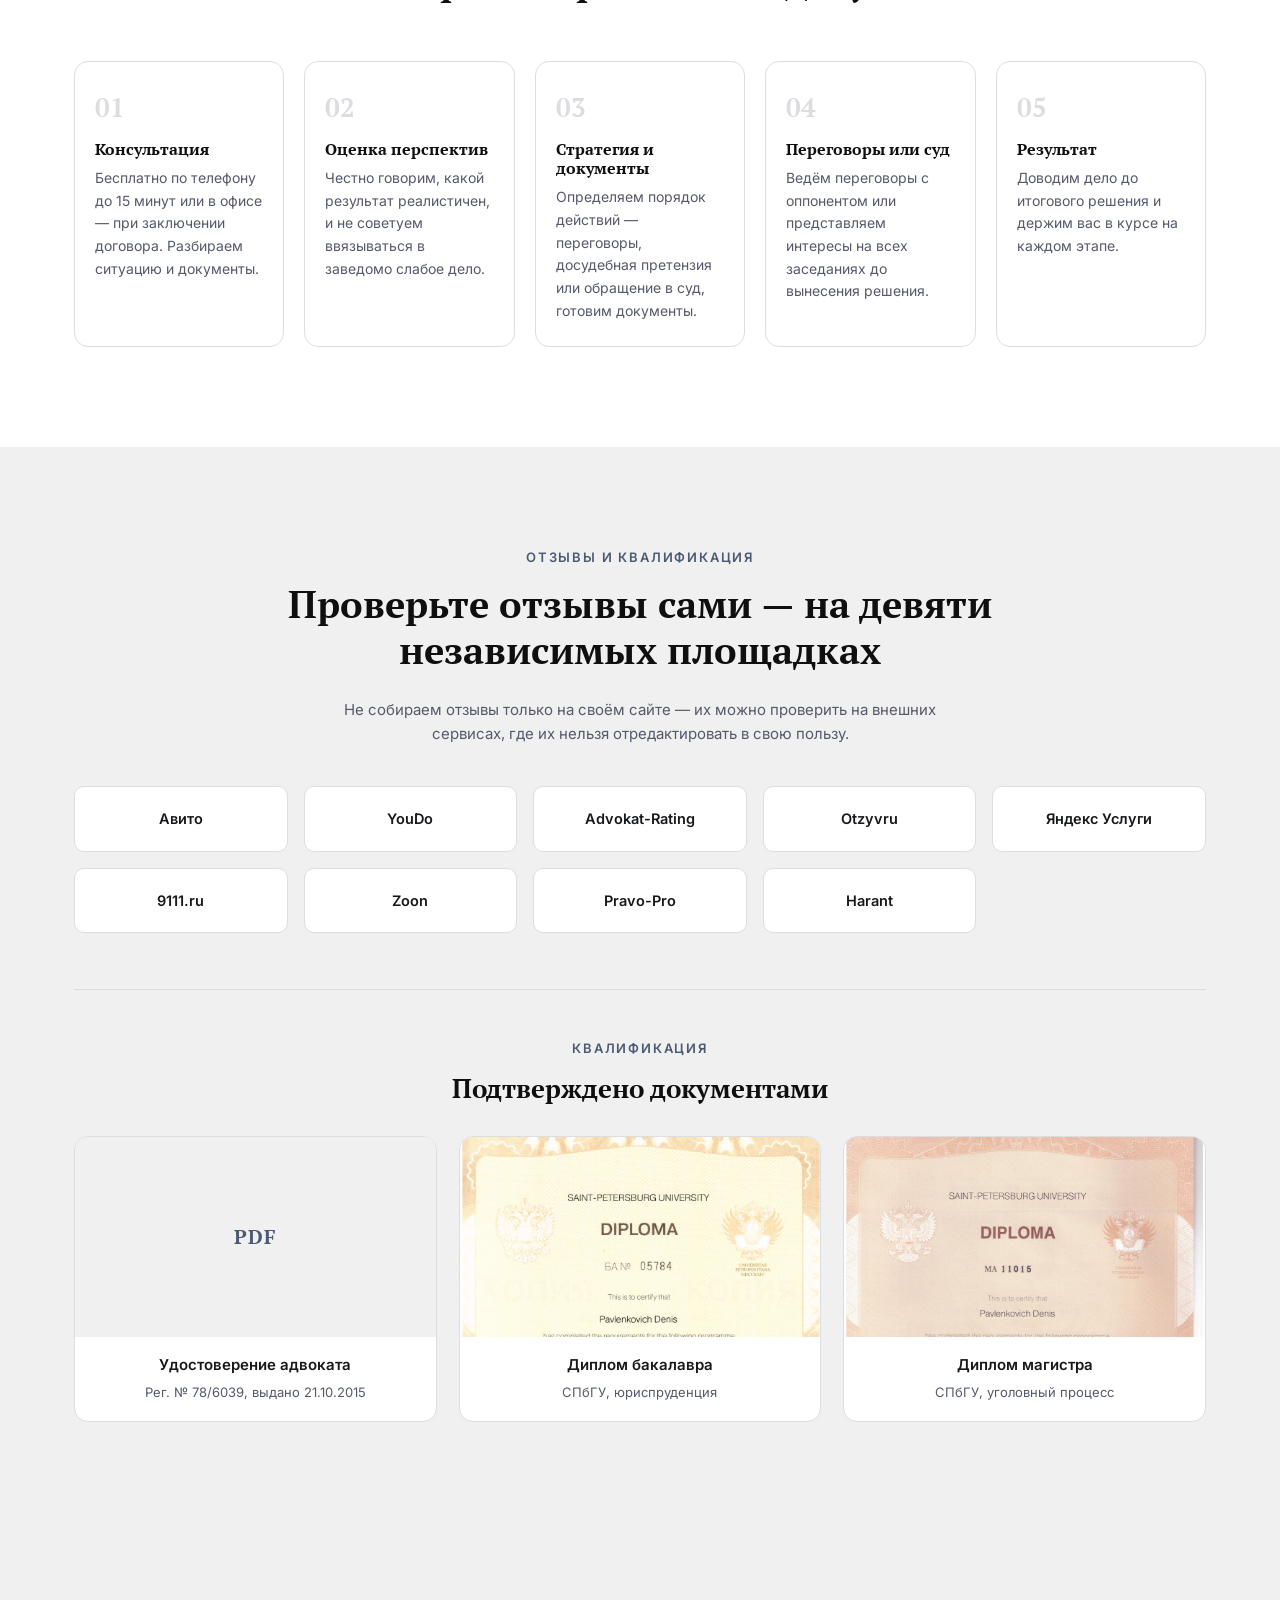
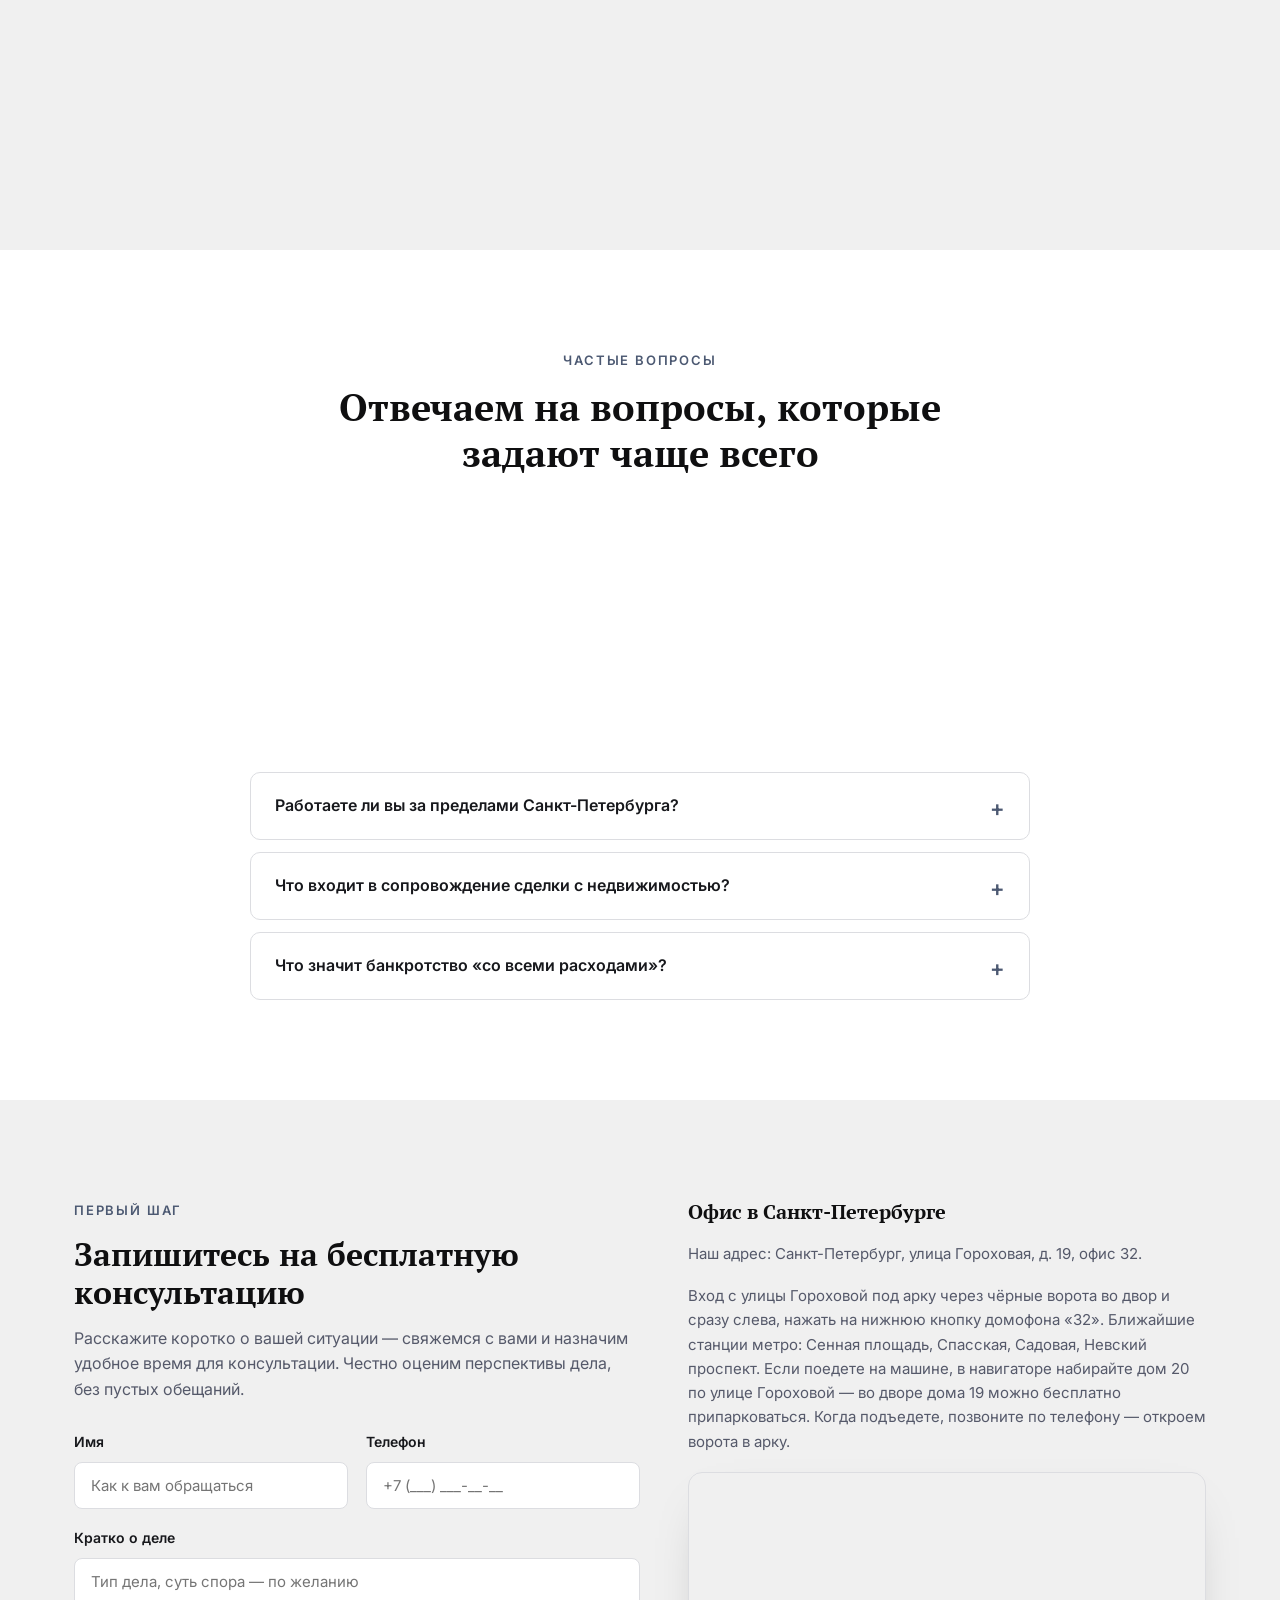
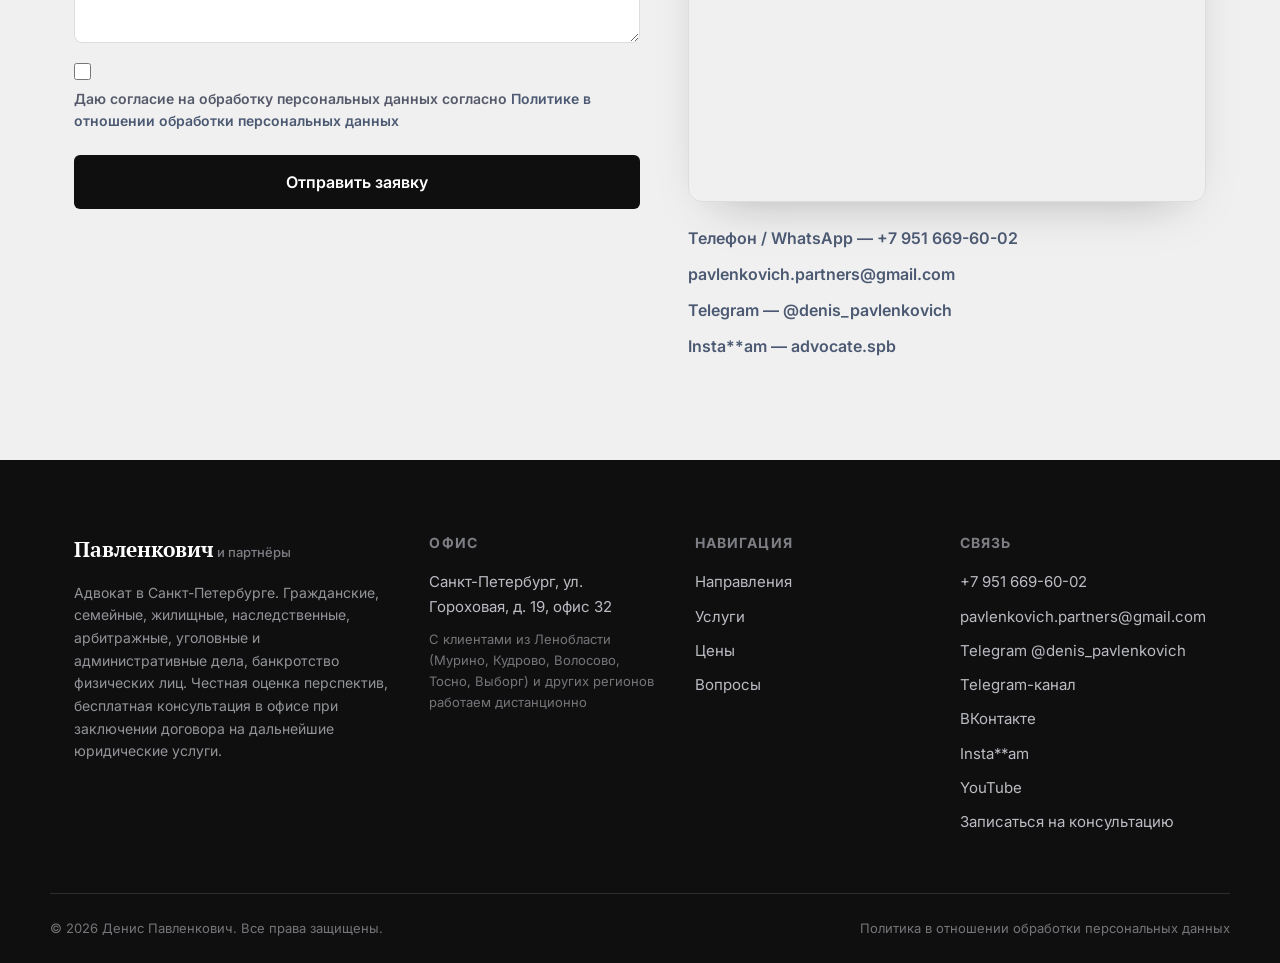
==== commit f0d81064: "feat: add real qualification documents, portrait photo, and official privacy policy from client" ====
--- a/index.html
+++ b/index.html
@@ -53,6 +53,13 @@
         </div>
       </div>
       <div class="hero__card reveal">
+        <div class="hero__person">
+          <img src="img/portrait-hero.jpg" alt="Денис Павленкович — адвокат" class="hero__person-photo">
+          <div>
+            <p class="hero__person-name">Денис Павленкович</p>
+            <p class="hero__person-role">Адвокат, рег. № 78/6039</p>
+          </div>
+        </div>
         <p class="hero__card-title">Консультация — с чего начать</p>
         <div class="hero__card-row">
           <span class="hero__card-label">По телефону, до 15 минут</span>
@@ -296,29 +303,37 @@
         <p class="eyebrow eyebrow--center">Квалификация</p>
         <h3 class="qual__title">Подтверждено документами</h3>
         <div class="qual-grid">
-          <div class="qual-card reveal">
-            <div class="qual-card__icon">
-              <svg width="24" height="24" viewBox="0 0 24 24" fill="none" stroke="currentColor" stroke-width="1.6"><path d="M12 3l8 4-8 4-8-4 8-4z"/><path d="M4 11v5c0 1.5 3.5 3 8 3s8-1.5 8-3v-5"/></svg>
-            </div>
+          <a href="img/udostoverenie-advokata.pdf" target="_blank" rel="noopener" class="qual-card reveal">
+            <span class="qual-card__doc">PDF</span>
             <p class="qual-card__title">Удостоверение адвоката</p>
-            <p class="qual-card__note">Скан появится здесь</p>
-          </div>
-          <div class="qual-card reveal">
-            <div class="qual-card__icon">
-              <svg width="24" height="24" viewBox="0 0 24 24" fill="none" stroke="currentColor" stroke-width="1.6"><rect x="4" y="3" width="16" height="18" rx="2"/><path d="M8 8h8M8 12h8M8 16h5"/></svg>
-            </div>
-            <p class="qual-card__title">Диплом о высшем юридическом образовании</p>
-            <p class="qual-card__note">Скан появится здесь</p>
-          </div>
-          <div class="qual-card reveal">
-            <div class="qual-card__icon">
-              <svg width="24" height="24" viewBox="0 0 24 24" fill="none" stroke="currentColor" stroke-width="1.6"><circle cx="12" cy="9" r="5"/><path d="M8.5 13.5L7 21l5-2.5L17 21l-1.5-7.5"/></svg>
-            </div>
-            <p class="qual-card__title">Благодарности и сертификаты</p>
-            <p class="qual-card__note">Скан появится здесь</p>
-          </div>
-        </div>
-        <p class="qual__disclaimer">Раздел готов к публикации сканов документов — разместим сразу после получения от адвоката.</p>
+            <p class="qual-card__note">Рег. № 78/6039, выдано 21.10.2015</p>
+          </a>
+          <a href="img/diplom-bakalavra.jpg" target="_blank" rel="noopener" class="qual-card reveal">
+            <img src="img/diplom-bakalavra.jpg" alt="Диплом бакалавра, СПбГУ" loading="lazy">
+            <p class="qual-card__title">Диплом бакалавра</p>
+            <p class="qual-card__note">СПбГУ, юриспруденция</p>
+          </a>
+          <a href="img/diplom-magistra.jpg" target="_blank" rel="noopener" class="qual-card reveal">
+            <img src="img/diplom-magistra.jpg" alt="Диплом магистра, СПбГУ" loading="lazy">
+            <p class="qual-card__title">Диплом магистра</p>
+            <p class="qual-card__note">СПбГУ, уголовный процесс</p>
+          </a>
+          <a href="img/sertifikat-kvalifikacii.jpg" target="_blank" rel="noopener" class="qual-card reveal">
+            <img src="img/sertifikat-kvalifikacii.jpg" alt="Сертификат о повышении квалификации" loading="lazy">
+            <p class="qual-card__title">Сертификат о повышении квалификации</p>
+            <p class="qual-card__note">Институт правовых исследований, адвокатуры и медиации</p>
+          </a>
+          <a href="img/pochetnaya-gramota-2016.jpg" target="_blank" rel="noopener" class="qual-card reveal">
+            <img src="img/pochetnaya-gramota-2016.jpg" alt="Почётная грамота Адвокатской палаты Санкт-Петербурга" loading="lazy">
+            <p class="qual-card__title">Почётная грамота</p>
+            <p class="qual-card__note">Адвокатская палата Санкт-Петербурга, 2016</p>
+          </a>
+          <a href="img/blagodarnost-2023.jpg" target="_blank" rel="noopener" class="qual-card reveal">
+            <img src="img/blagodarnost-2023.jpg" alt="Благодарность за высокие достижения" loading="lazy">
+            <p class="qual-card__title">Благодарность</p>
+            <p class="qual-card__note">За высокие достижения в профессиональной деятельности, 2023</p>
+          </a>
+        </div>
       </div>
     </div>
   </section>
@@ -393,6 +408,7 @@
         </div>
         <div class="map-links">
           <a href="tel:+79516696002">Телефон / WhatsApp — +7 951 669-60-02</a>
+          <a href="mailto:pavlenkovich.partners@gmail.com">pavlenkovich.partners@gmail.com</a>
           <a href="https://t.me/denis_pavlenkovich" target="_blank" rel="noopener">Telegram — @denis_pavlenkovich</a>
           <a href="https://www.instagram.com/advocate.spb/" target="_blank" rel="noopener">Insta**am — advocate.spb</a>
         </div>
@@ -424,6 +440,7 @@
     <div class="footer__col">
       <h4>Связь</h4>
       <a href="tel:+79516696002">+7 951 669-60-02</a>
+      <a href="mailto:pavlenkovich.partners@gmail.com">pavlenkovich.partners@gmail.com</a>
       <a href="https://t.me/denis_pavlenkovich" target="_blank" rel="noopener">Telegram @denis_pavlenkovich</a>
       <a href="https://t.me/pavlenkovich_partners" target="_blank" rel="noopener">Telegram-канал</a>
       <a href="https://vk.com/pavlenkovich.partners" target="_blank" rel="noopener">ВКонтакте</a>
--- a/styles.css
+++ b/styles.css
@@ -151,6 +151,10 @@
   padding: 34px;
   box-shadow: var(--shadow);
 }
+.hero__person { display: flex; align-items: center; gap: 14px; margin-bottom: 24px; padding-bottom: 22px; border-bottom: 1px solid rgba(255,255,255,0.12); }
+.hero__person-photo { width: 56px; height: 56px; border-radius: 50%; object-fit: cover; flex-shrink: 0; }
+.hero__person-name { font-family: var(--font-head); font-size: 16px; font-weight: 700; color: var(--white); }
+.hero__person-role { font-size: 12.5px; color: rgba(255,255,255,0.6); margin-top: 2px; }
 .hero__card-title { font-family: var(--font-head); font-size: 18px; margin-bottom: 18px; color: var(--white); }
 .hero__card-row { display: flex; justify-content: space-between; align-items: baseline; gap: 16px; padding: 12px 0; border-bottom: 1px solid rgba(255,255,255,0.12); }
 .hero__card-row:last-of-type { border-bottom: none; }
@@ -228,11 +232,12 @@
 .qual { margin-top: 56px; padding-top: 48px; border-top: 1px solid var(--line); }
 .qual__title { font-size: 26px; text-align: center; margin-bottom: 32px; }
 .qual-grid { display: grid; grid-template-columns: repeat(3, 1fr); gap: 22px; }
-.qual-card { background: var(--white); border: 1px dashed var(--line); border-radius: var(--radius); padding: 26px; text-align: center; }
-.qual-card__icon { width: 48px; height: 48px; border-radius: 10px; background: var(--paper); color: var(--slate); display: flex; align-items: center; justify-content: center; margin: 0 auto 16px; }
-.qual-card__title { font-weight: 600; font-size: 15px; margin-bottom: 6px; }
-.qual-card__note { font-size: 13px; color: var(--ink-soft); }
-.qual__disclaimer { margin-top: 22px; font-size: 13px; color: var(--ink-soft); text-align: center; }
+.qual-card { display: block; background: var(--white); border: 1px solid var(--line); border-radius: var(--radius); overflow: hidden; text-align: center; transition: border-color 0.2s ease, transform 0.2s ease; }
+.qual-card:hover { border-color: var(--slate); transform: translateY(-3px); }
+.qual-card img { width: 100%; height: 200px; object-fit: cover; object-position: top; background: var(--paper); }
+.qual-card__doc { display: flex; align-items: center; justify-content: center; height: 200px; background: var(--paper); color: var(--slate); font-family: var(--font-head); font-weight: 700; font-size: 20px; letter-spacing: 0.06em; }
+.qual-card__title { font-weight: 600; font-size: 15px; margin: 16px 16px 4px; }
+.qual-card__note { font-size: 13px; color: var(--ink-soft); margin: 0 16px 18px; }
 
 /* FAQ */
 .faq { max-width: 780px; margin: 0 auto; display: flex; flex-direction: column; gap: 12px; }
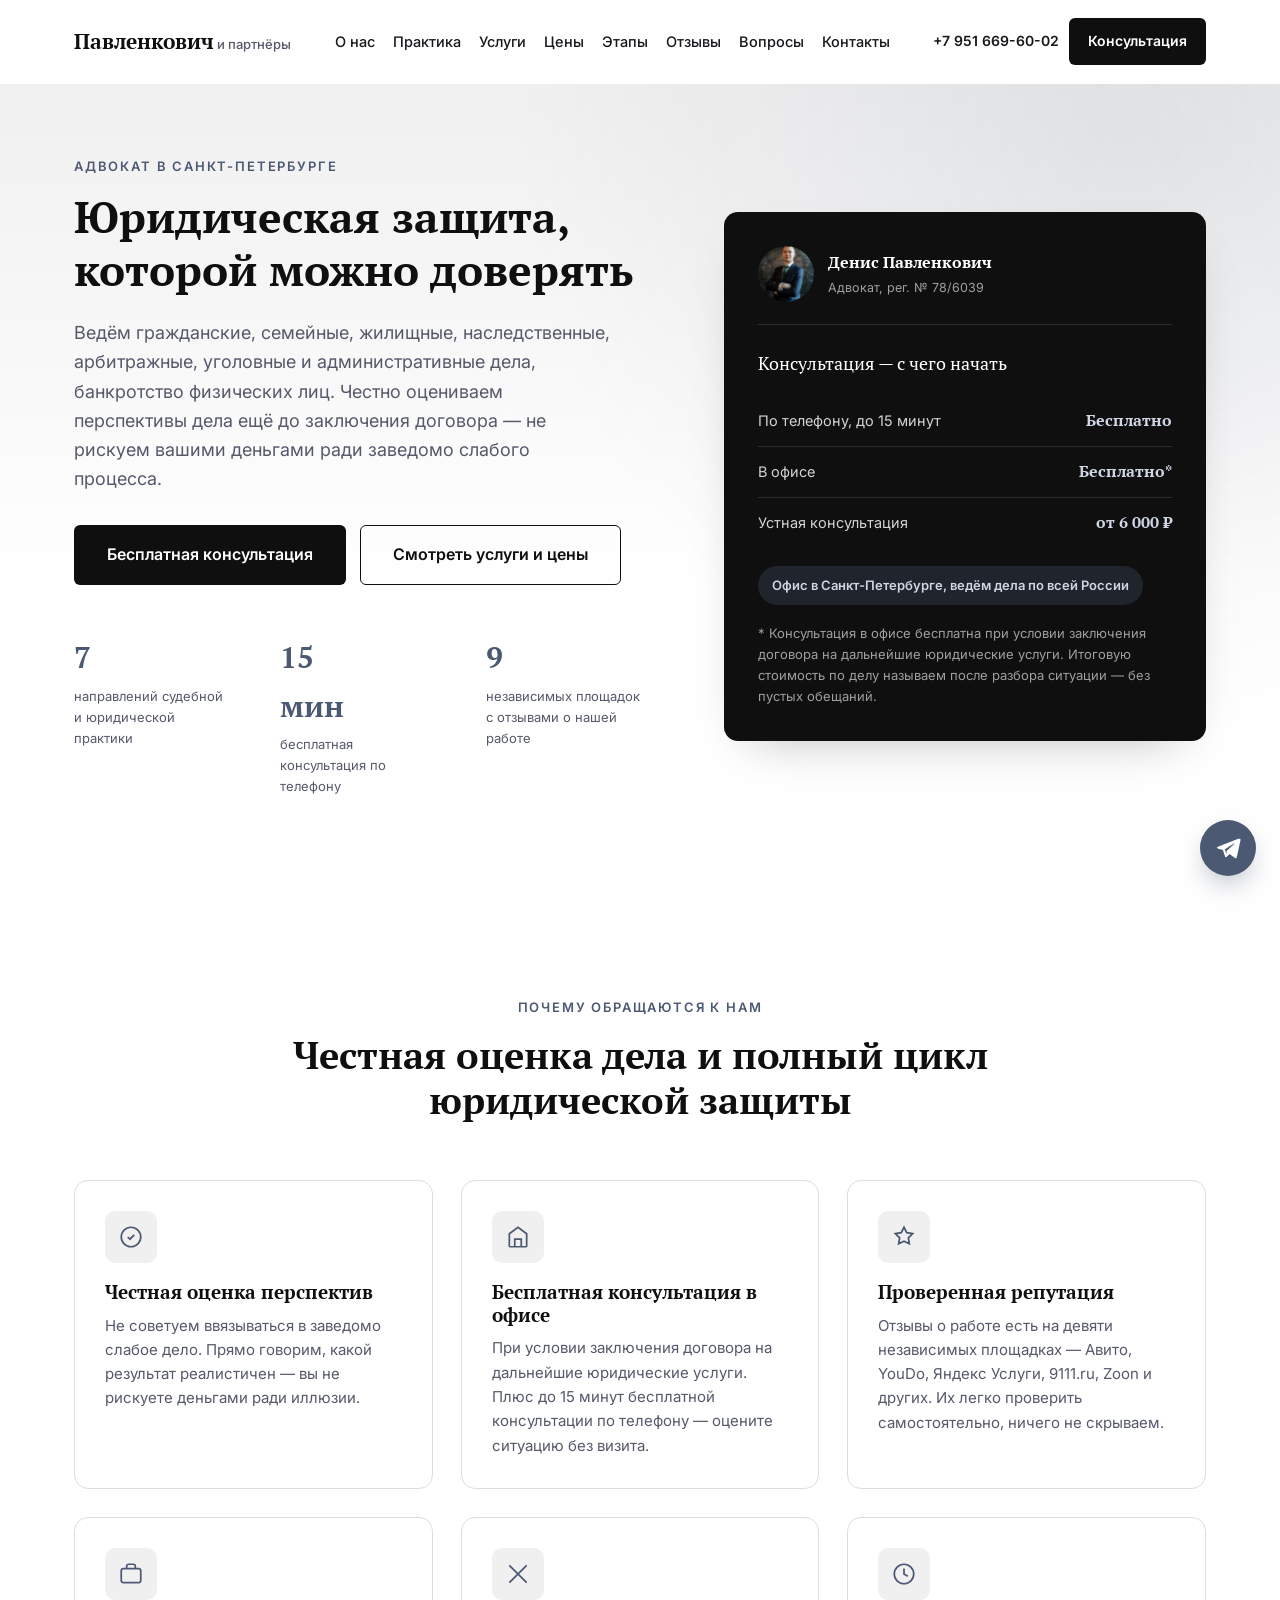
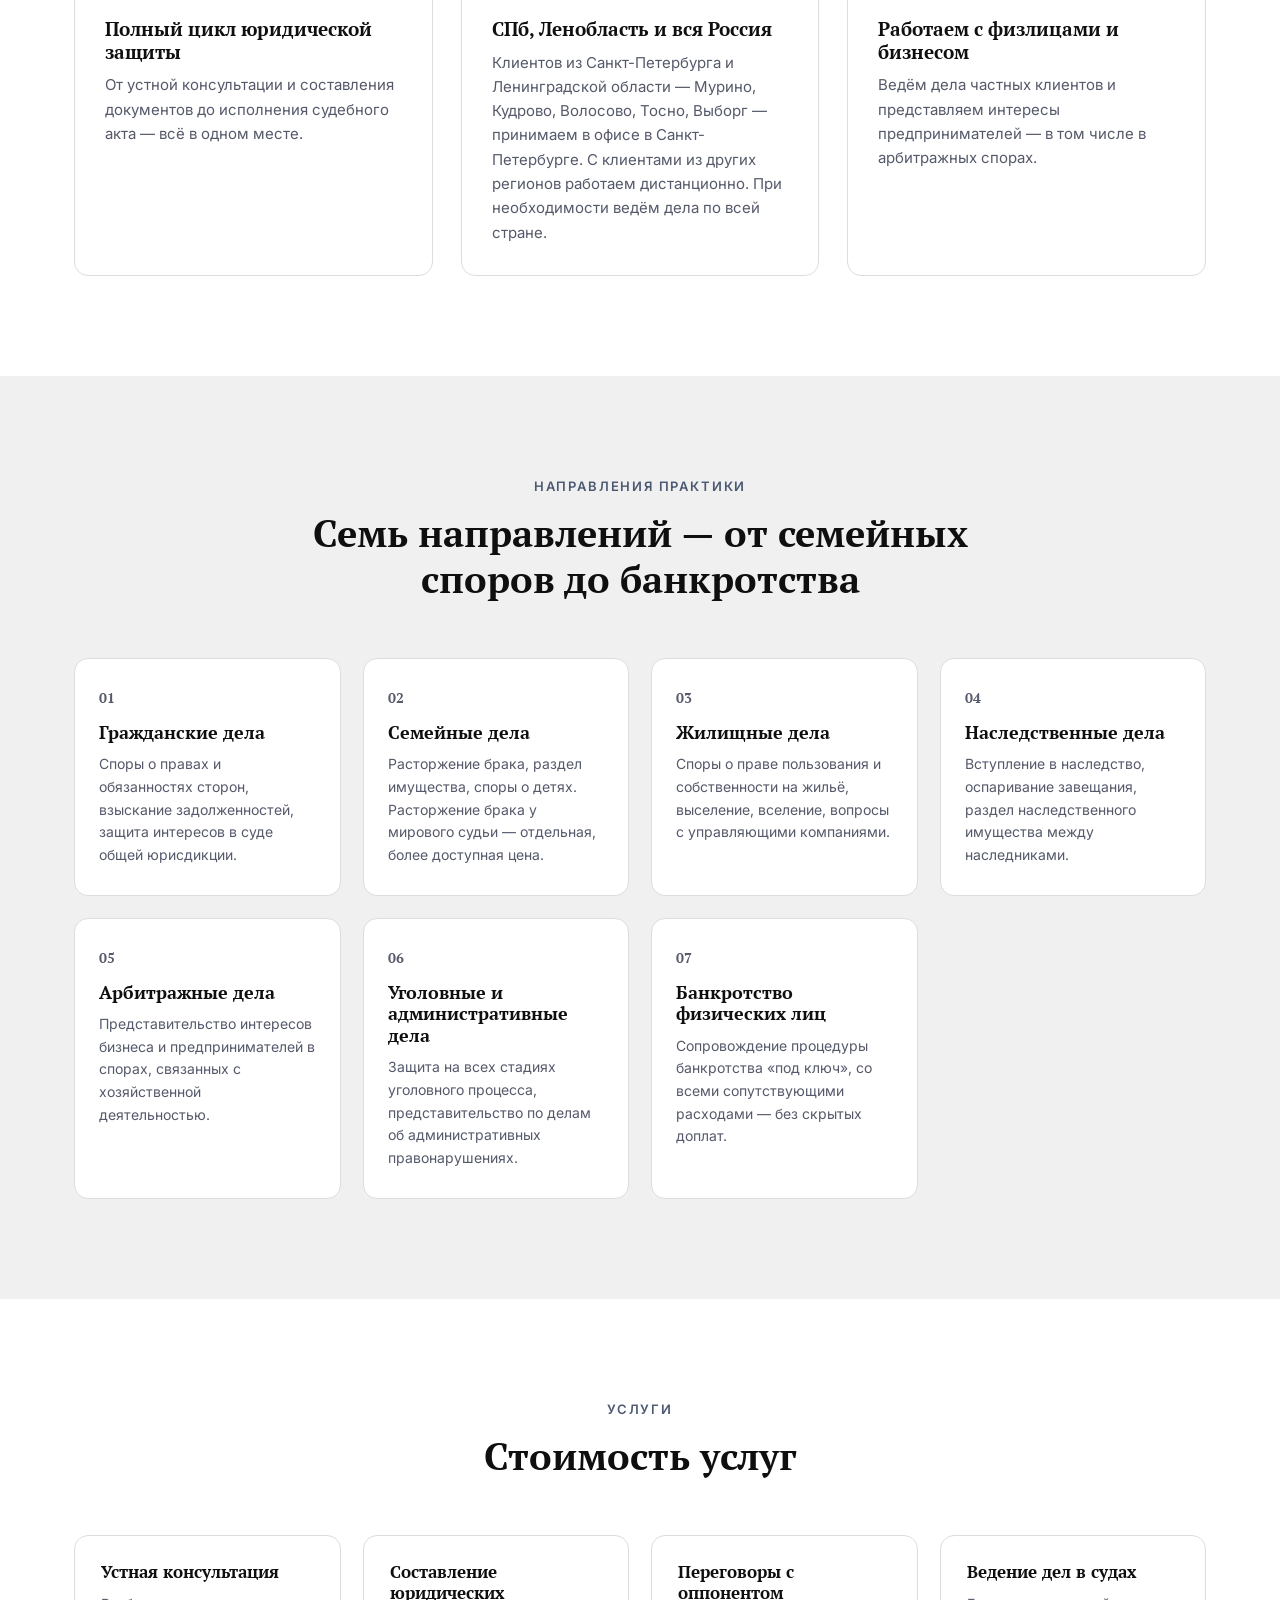
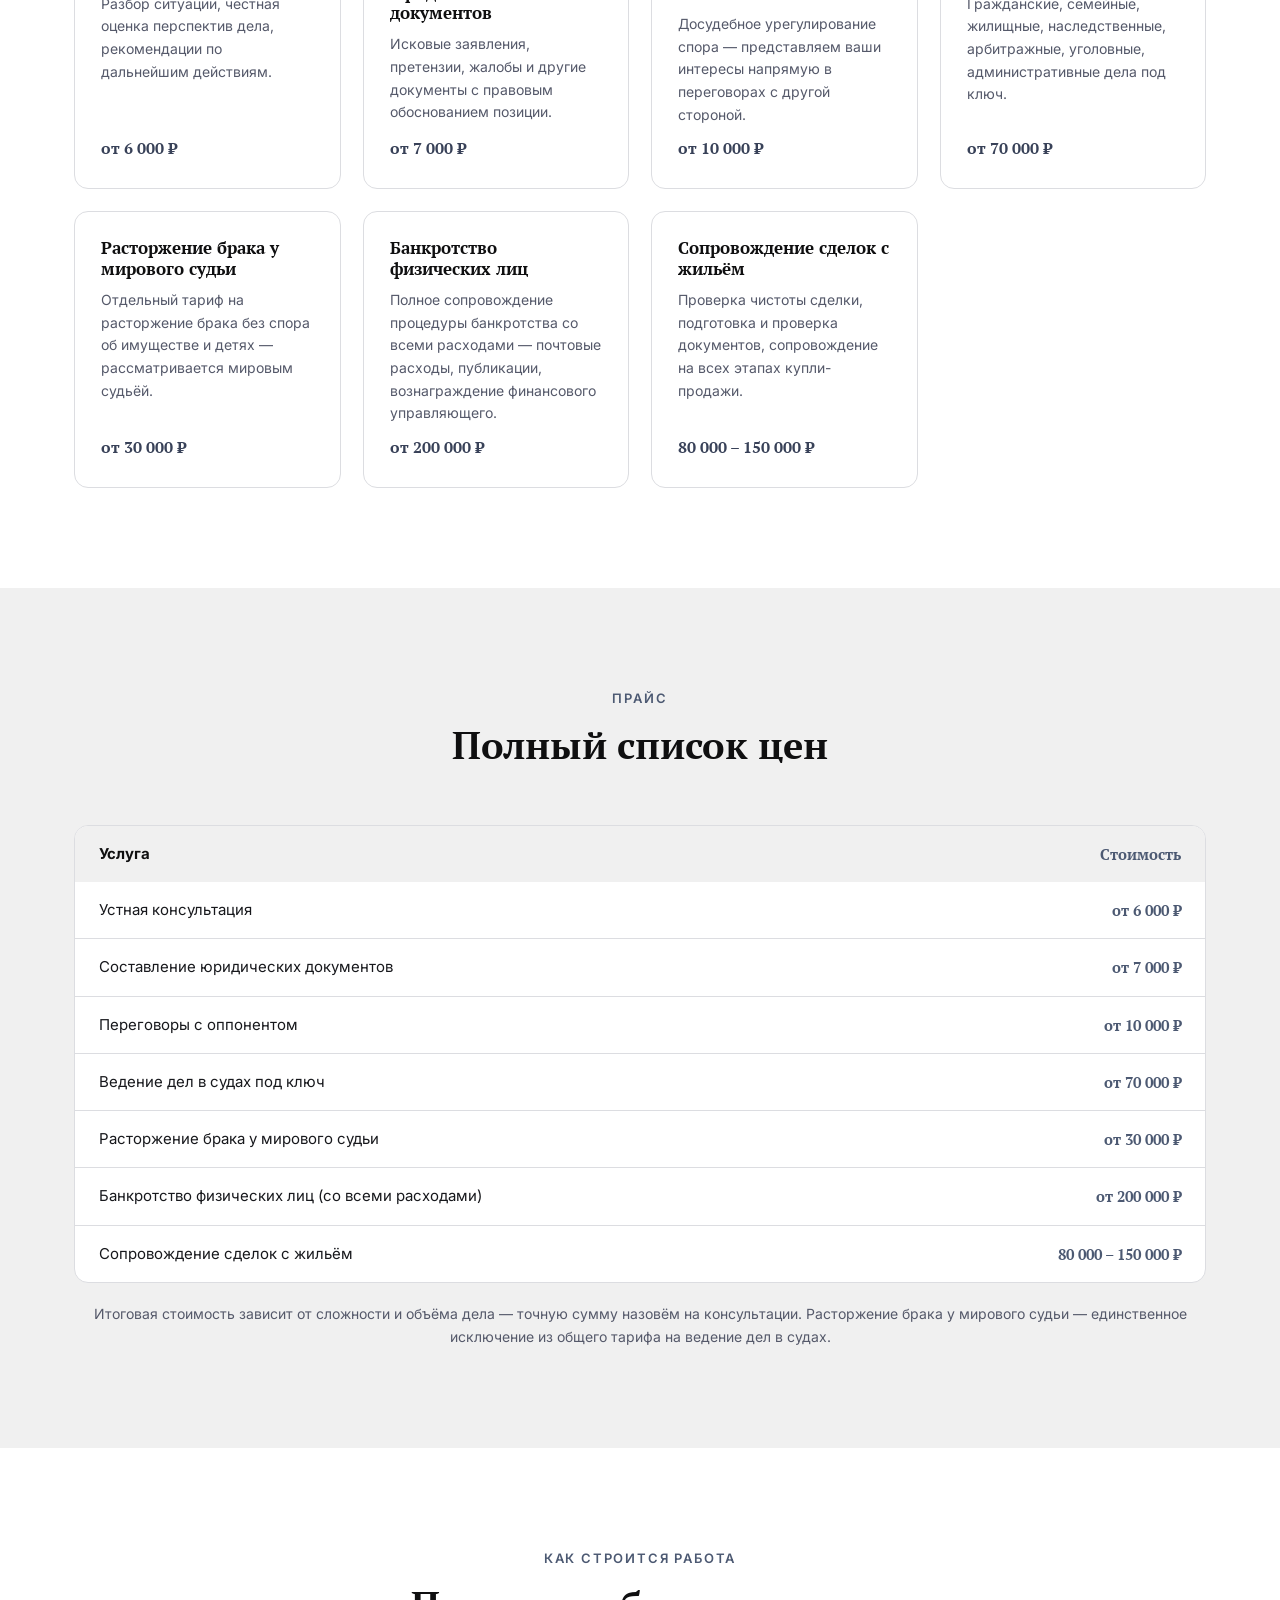
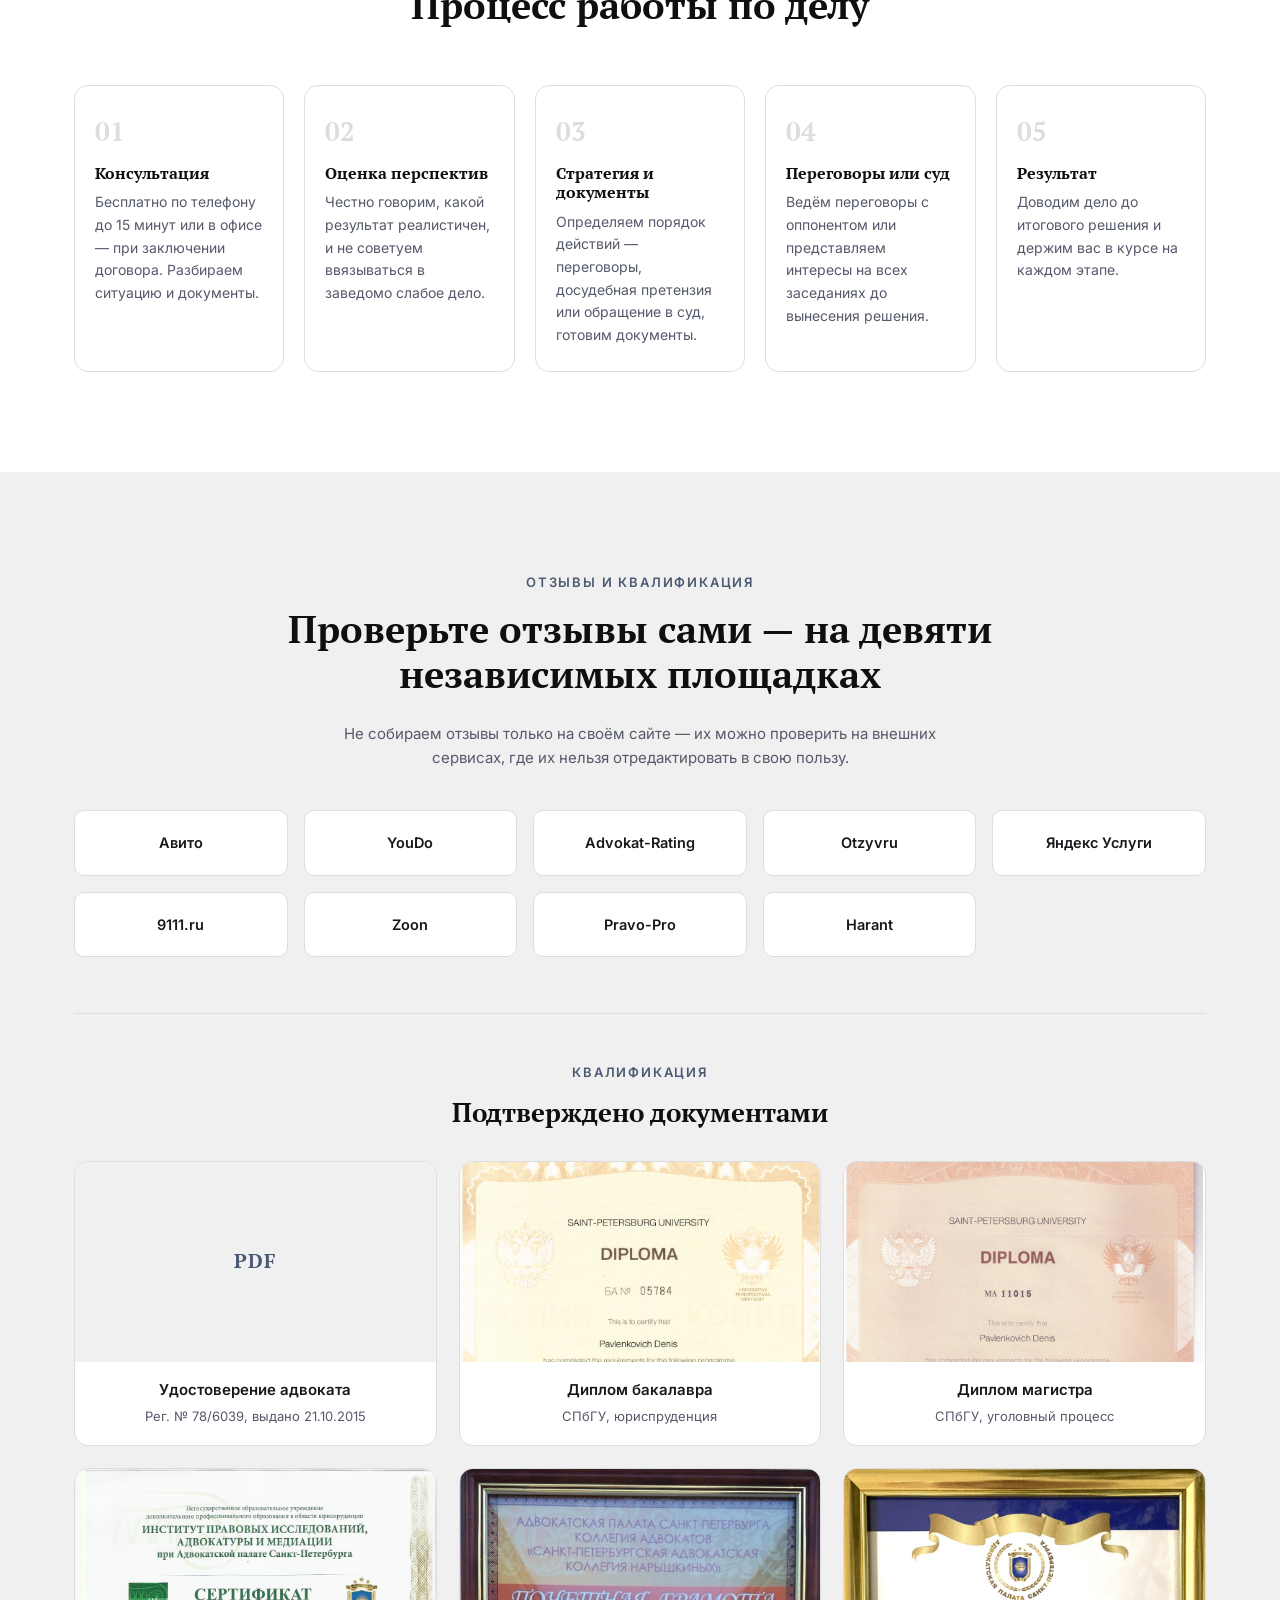
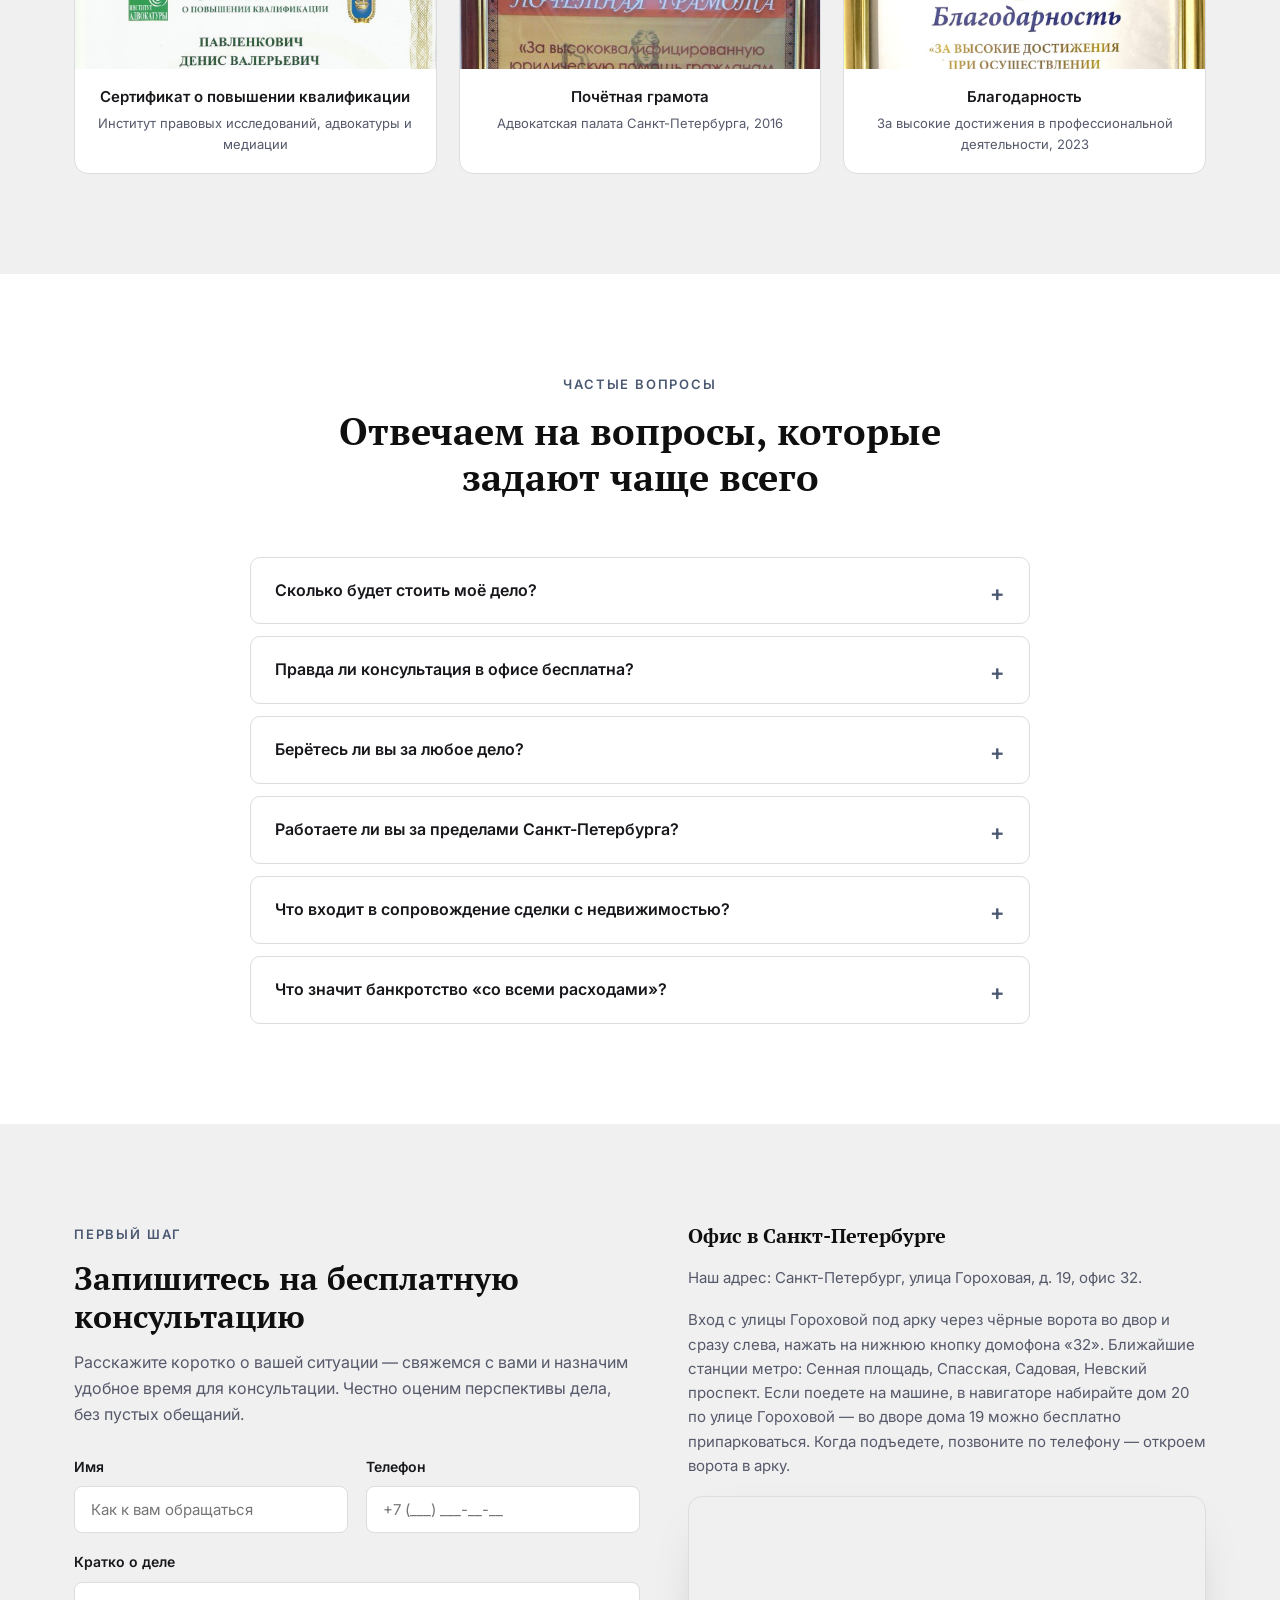
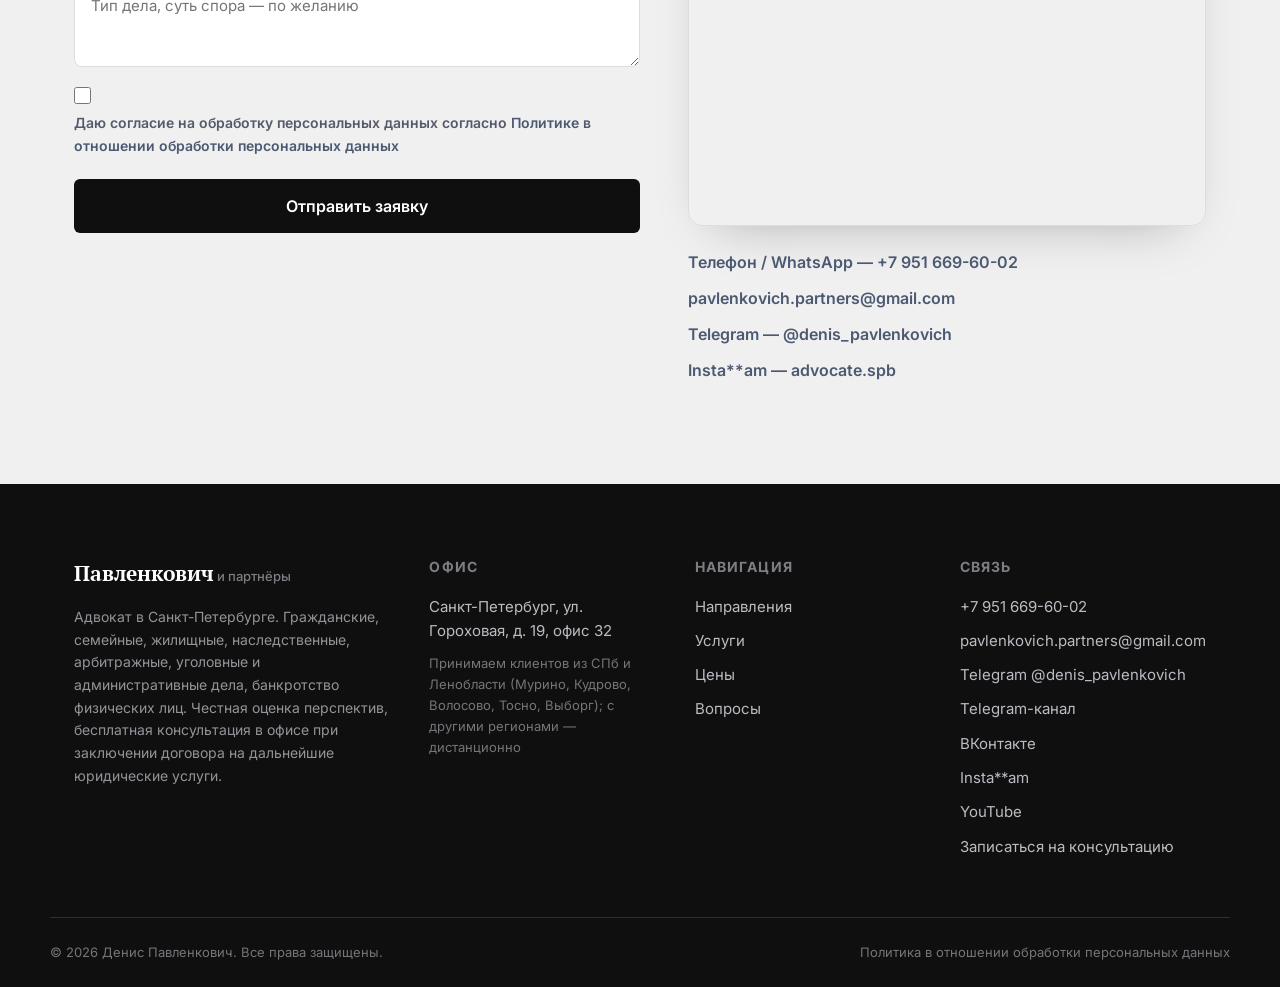
==== commit e74e0d16: "fix: correct geo wording (SPb+Lenoblast office reception) and map pin coordinates" ====
--- a/index.html
+++ b/index.html
@@ -118,7 +118,7 @@
             <svg width="26" height="26" viewBox="0 0 24 24" fill="none" stroke="currentColor" stroke-width="1.6"><path d="M4 4l16 16M4 20L20 4"/></svg>
           </div>
           <h3>СПб, Ленобласть и вся Россия</h3>
-          <p>Офис в Санкт-Петербурге, приём строго очный. С клиентами из Ленинградской области — Мурино, Кудрово, Волосово, Тосно, Выборг — и из других регионов работаем дистанционно. При необходимости ведём дела по всей стране.</p>
+          <p>Клиентов из Санкт-Петербурга и Ленинградской области — Мурино, Кудрово, Волосово, Тосно, Выборг — принимаем в офисе в Санкт-Петербурге. С клиентами из других регионов работаем дистанционно. При необходимости ведём дела по всей стране.</p>
         </div>
         <div class="adv reveal">
           <div class="adv__icon">
@@ -358,7 +358,7 @@
         </details>
         <details class="faq__item reveal">
           <summary>Работаете ли вы за пределами Санкт-Петербурга?</summary>
-          <p>Очный приём ведём только в офисе в Санкт-Петербурге. С клиентами из Ленинградской области — Мурино, Кудрово, Волосово, Тосно, Выборг и других городов — и из других регионов работаем дистанционно, при необходимости ведём дела по всей России.</p>
+          <p>Клиентов из Санкт-Петербурга и Ленинградской области — Мурино, Кудрово, Волосово, Тосно, Выборг и других городов — принимаем в офисе в Санкт-Петербурге. С клиентами из других регионов работаем дистанционно, при необходимости ведём дела по всей России.</p>
         </details>
         <details class="faq__item reveal">
           <summary>Что входит в сопровождение сделки с недвижимостью?</summary>
@@ -404,7 +404,7 @@
         <p>Наш адрес: Санкт-Петербург, улица Гороховая, д. 19, офис 32.</p>
         <p>Вход с улицы Гороховой под арку через чёрные ворота во двор и сразу слева, нажать на нижнюю кнопку домофона «32». Ближайшие станции метро: Сенная площадь, Спасская, Садовая, Невский проспект. Если поедете на машине, в навигаторе набирайте дом 20 по улице Гороховой — во дворе дома 19 можно бесплатно припарковаться. Когда подъедете, позвоните по телефону — откроем ворота в арку.</p>
         <div class="map-frame">
-          <iframe title="Санкт-Петербург, улица Гороховая 19" src="https://yandex.ru/map-widget/v1/?ll=30.3163%2C59.9285&z=17&pt=30.3163,59.9285,pm2rdm" loading="lazy" allowfullscreen></iframe>
+          <iframe title="Санкт-Петербург, улица Гороховая 19" src="https://yandex.ru/map-widget/v1/?ll=30.3170%2C59.9316&z=17&pt=30.3170,59.9316,pm2rdm" loading="lazy" allowfullscreen></iframe>
         </div>
         <div class="map-links">
           <a href="tel:+79516696002">Телефон / WhatsApp — +7 951 669-60-02</a>
@@ -428,7 +428,7 @@
     <div class="footer__col">
       <h4>Офис</h4>
       <p>Санкт-Петербург, ул. Гороховая, д. 19, офис 32</p>
-      <p class="footer__muted">С клиентами из Ленобласти (Мурино, Кудрово, Волосово, Тосно, Выборг) и других регионов работаем дистанционно</p>
+      <p class="footer__muted">Принимаем клиентов из СПб и Ленобласти (Мурино, Кудрово, Волосово, Тосно, Выборг); с другими регионами — дистанционно</p>
     </div>
     <div class="footer__col">
       <h4>Навигация</h4>
